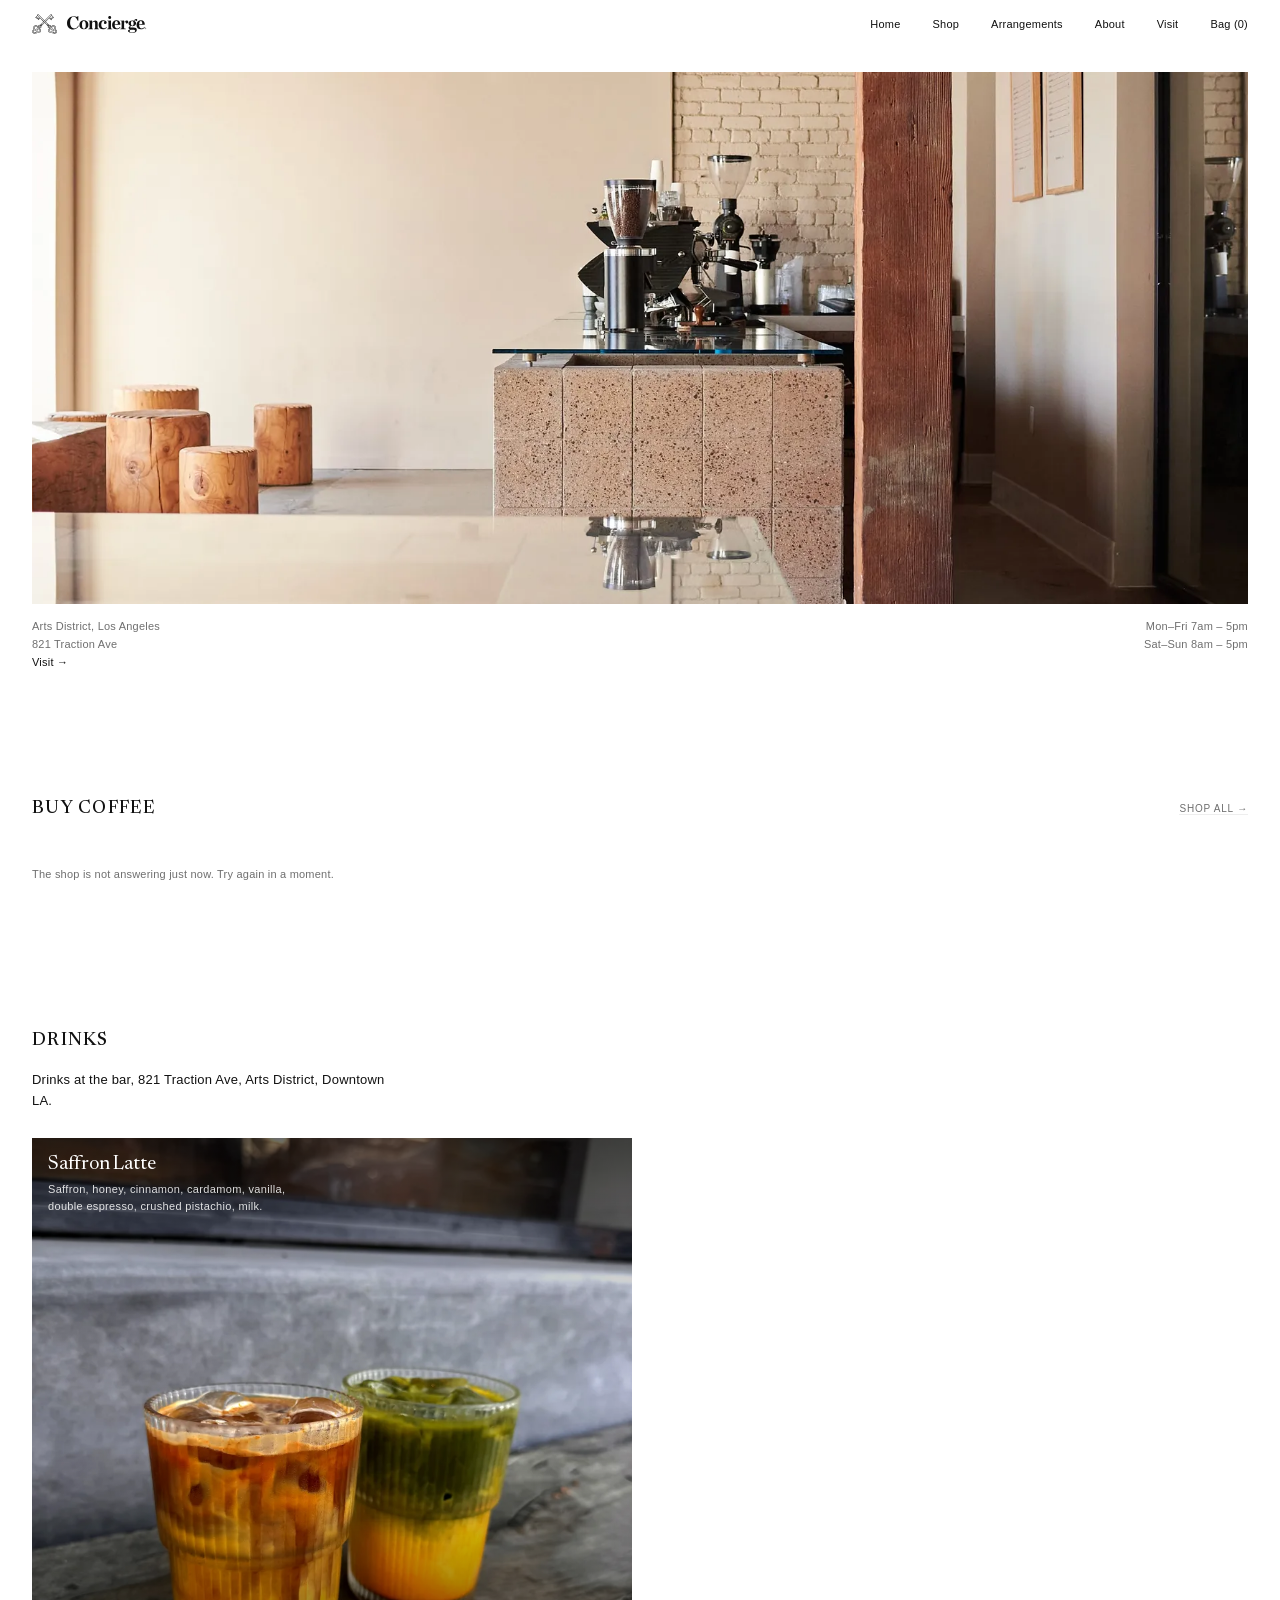
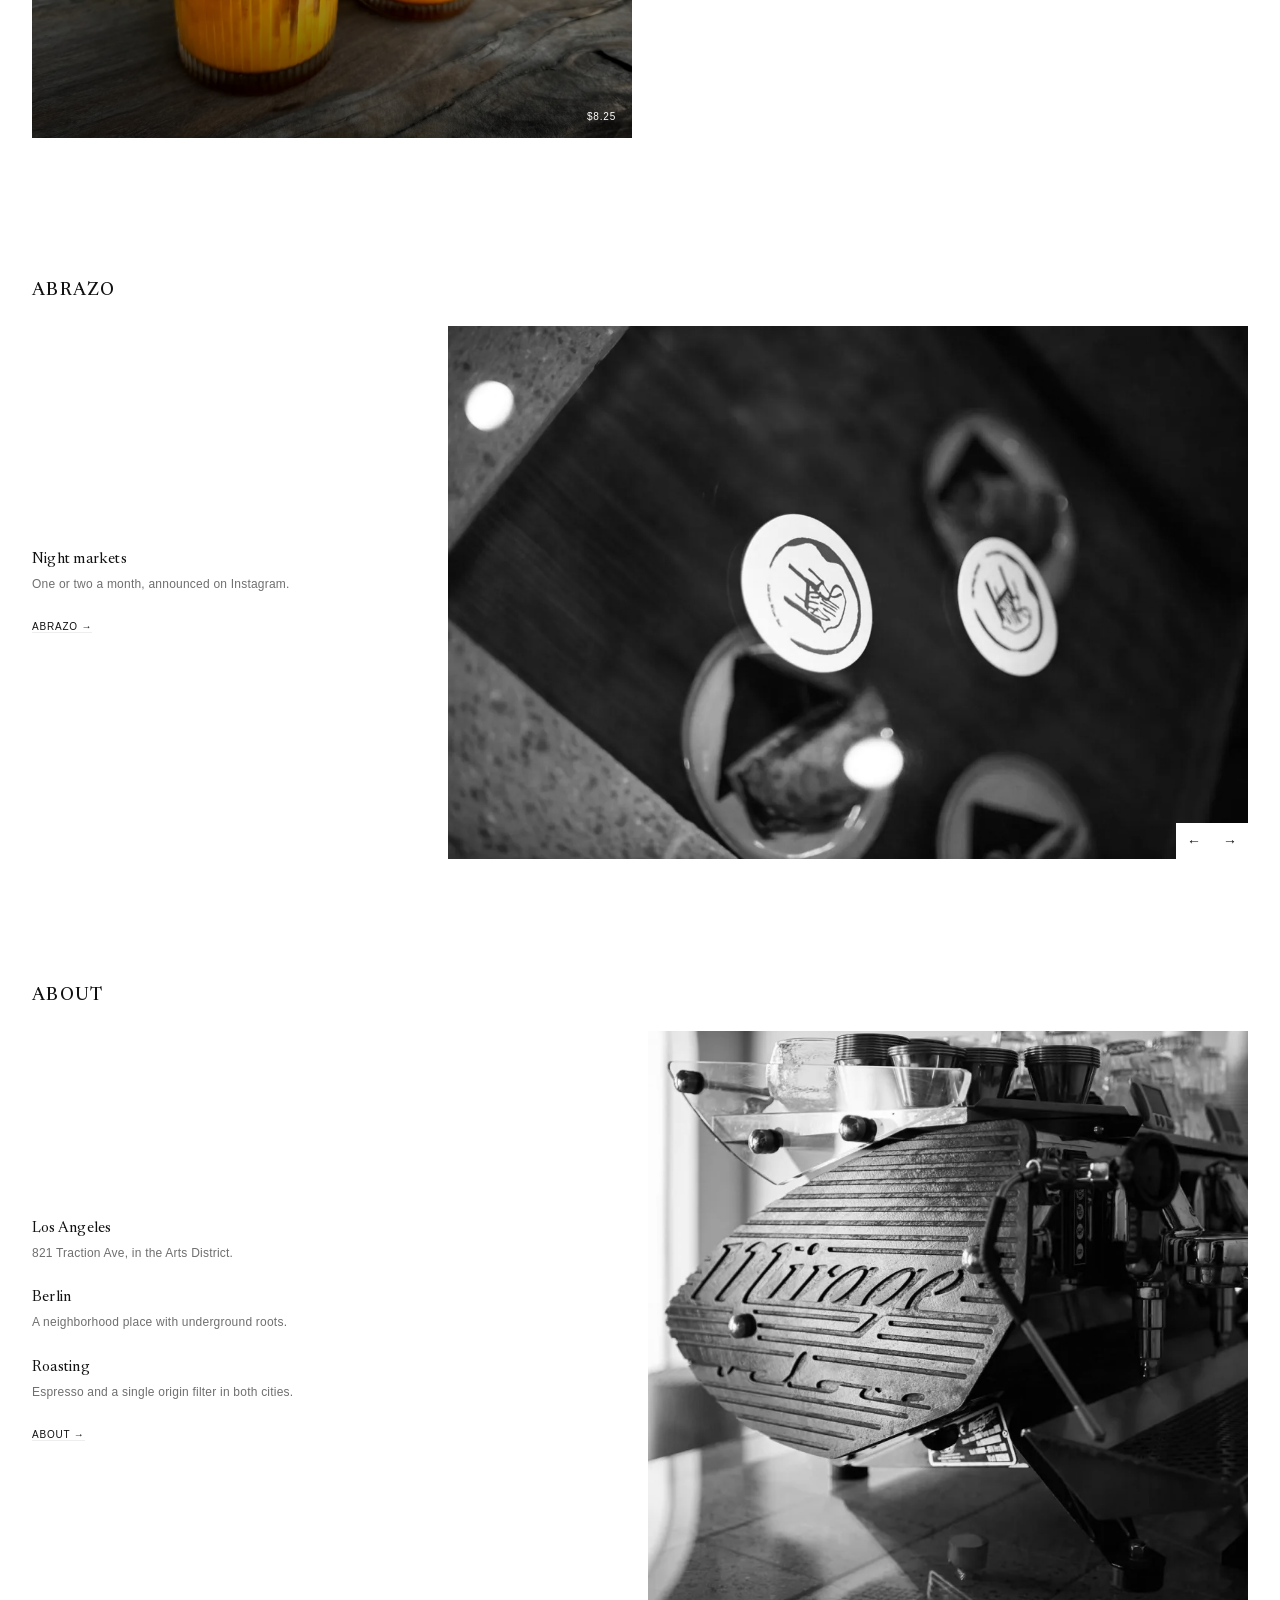
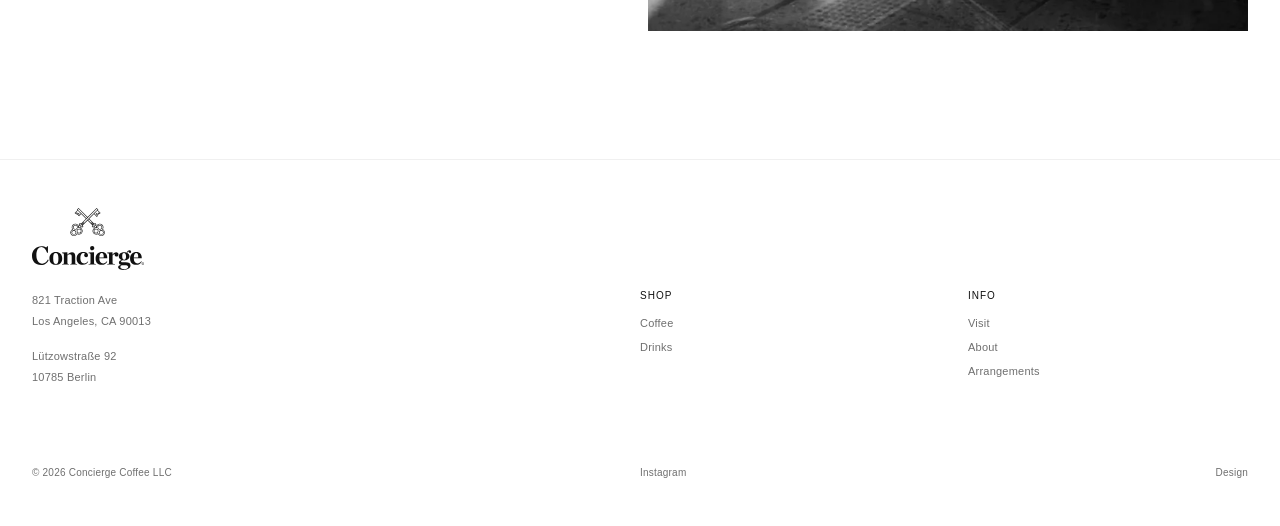
==== index.html @ e3187b1b "Arrangements: photographs beside the text; wholesale upright, two of them; the Mirage on the homepag" ====
<!DOCTYPE html>
<html lang="en">
<head>
<meta charset="UTF-8">
<meta name="viewport" content="width=device-width, initial-scale=1.0">
<title>Concierge Coffee</title>
<link rel="icon" href="images/favicon.svg" type="image/svg+xml">
<link rel="preload" href="fonts/newsreader-var.woff2" as="font" type="font/woff2" crossorigin>
<meta name="description" content="Straight-forward specialty coffee, roasted in Los Angeles and Berlin. Buy coffee, order drinks for pick-up at 821 Traction Ave in the Arts District.">
<!-- Absolute URLs below point at the preview domain; swap to the real domain at cutover. -->
<link rel="canonical" href="https://concierge-coffee.accordingtoplan.co/">
<meta property="og:site_name" content="Concierge Coffee">
<meta property="og:title" content="Concierge Coffee">
<meta property="og:description" content="Straight-forward specialty coffee, roasted in Los Angeles and Berlin. Buy coffee, order drinks for pick-up at 821 Traction Ave in the Arts District.">
<meta property="og:url" content="https://concierge-coffee.accordingtoplan.co/">
<meta property="og:type" content="website">
<meta property="og:image" content="https://concierge-coffee.accordingtoplan.co/images/og.jpg">
<meta property="og:image:width" content="1200">
<meta property="og:image:height" content="630">
<meta name="twitter:card" content="summary_large_image">
<link rel="stylesheet" href="styles.css">
</head>
<body>

<!-- LOGO DEFS — original Concierge artwork (crossed keys + wordmark), vectorized from CC_logokeysSMXL.pdf -->
<svg width="0" height="0" style="position:absolute" aria-hidden="true" focusable="false">
<symbol id="cc-keys" viewBox="0 0 151.07 120.06" fill="currentColor" fill-rule="nonzero">
<path d="M 22.05 110.28 C 20.61 111.71 18.7 112.5 16.67 112.5 C 14.64 112.5 12.73 111.71 11.3 110.28 C 8.33 107.31 8.33 102.49 11.3 99.53 C 12.73 98.09 14.64 97.3 16.67 97.3 C 18.7 97.3 20.61 98.09 22.05 99.53 C 25.01 102.49 25.01 107.31 22.05 110.28 M 16.67 94.79 C 14.08 94.79 11.49 95.77 9.51 97.74 C 5.57 101.69 5.57 108.11 9.51 112.06 C 11.49 114.03 14.08 115.02 16.67 115.02 C 19.27 115.02 21.86 114.04 23.83 112.06 C 27.78 108.11 27.78 101.69 23.83 97.74 C 21.86 95.77 19.27 94.79 16.67 94.79 "/>
<path d="M 39.04 91.04 C 41.07 91.04 42.98 91.83 44.41 93.27 C 47.38 96.23 47.38 101.05 44.42 104.01 C 42.98 105.45 41.07 106.23 39.04 106.23 C 37.01 106.23 35.1 105.45 33.67 104.01 C 32.23 102.58 31.45 100.67 31.45 98.64 C 31.45 96.61 32.23 94.7 33.67 93.26 C 35.1 91.83 37.01 91.04 39.04 91.04 M 31.88 105.8 C 33.86 107.77 36.45 108.76 39.04 108.76 C 41.63 108.76 44.23 107.77 46.2 105.8 C 50.14 101.85 50.14 95.43 46.2 91.48 C 44.23 89.51 41.63 88.52 39.04 88.52 C 36.45 88.52 33.86 89.51 31.88 91.48 C 27.94 95.43 27.93 101.85 31.88 105.8 "/>
<path d="M 22.93 90.13 C 20.9 90.13 18.99 89.34 17.56 87.91 C 14.6 84.94 14.6 80.12 17.56 77.16 C 18.99 75.72 20.9 74.93 22.93 74.93 C 24.96 74.93 26.88 75.73 28.31 77.16 C 31.27 80.12 31.27 84.94 28.31 87.91 C 26.88 89.34 24.97 90.13 22.93 90.13 M 30.09 75.38 C 28.12 73.4 25.53 72.41 22.93 72.41 C 20.34 72.41 17.75 73.4 15.78 75.38 C 11.83 79.32 11.83 85.74 15.78 89.69 C 17.75 91.66 20.34 92.65 22.94 92.65 C 25.53 92.65 28.12 91.66 30.09 89.69 C 34.04 85.74 34.04 79.32 30.09 75.38 "/>
<path d="M 143.35 113.86 C 140.98 116.23 137.8 117.54 134.41 117.54 C 130.96 117.54 127.72 116.19 125.28 113.75 C 124.3 112.77 123.5 111.67 122.88 110.46 L 121.61 107.95 L 119.25 109.49 C 117.2 110.84 114.81 111.55 112.35 111.55 C 108.92 111.55 105.68 110.2 103.21 107.73 C 98.2 102.72 98.15 94.61 103.1 89.65 C 105.45 87.31 108.71 85.97 112.05 85.97 C 112.31 85.97 112.56 85.98 112.82 85.99 L 115.66 86.16 L 115.49 83.32 C 115.27 79.7 116.61 76.15 119.15 73.61 C 121.52 71.23 124.7 69.93 128.09 69.93 C 131.54 69.93 134.78 71.27 137.23 73.71 C 141.59 78.08 142.32 84.68 138.99 89.76 L 137.44 92.11 L 139.95 93.39 C 141.16 94 142.27 94.81 143.24 95.78 C 145.67 98.21 147.02 101.43 147.03 104.86 C 147.05 108.27 145.74 111.46 143.35 113.86 M 105.55 79.64 L 104.98 79.07 L 108.57 75.48 L 109.14 76.05 L 110.81 77.72 L 110.81 77.73 L 112.89 79.8 L 112.47 82.97 L 109.3 83.39 L 107.22 81.32 Z M 101.41 79.07 L 101.41 79.08 L 99.62 80.87 L 96.92 78.18 L 98.71 76.38 L 98.72 76.39 L 105.88 69.23 L 105.88 69.22 L 107.67 67.43 L 110.37 70.12 L 108.57 71.92 L 108.57 71.91 Z M 96.04 70.13 L 95.13 69.23 L 98.73 65.64 L 99.63 66.54 Z M 92.45 66.55 L 96.04 62.95 L 96.94 63.86 L 93.35 67.45 Z M 77.32 51.41 L 80.91 47.82 L 94.26 61.17 L 90.67 64.76 Z M 73.75 51.41 L 60.4 64.77 L 56.81 61.17 L 71.94 46.04 L 75.54 42.45 L 77.32 40.66 L 114.44 3.54 L 118.02 7.13 L 97.98 27.18 L 97.99 27.18 L 75.54 49.63 Z M 57.72 67.45 L 54.12 63.86 L 55.03 62.95 L 58.62 66.55 Z M 55.03 70.13 L 51.44 66.54 L 52.34 65.64 L 55.93 69.23 Z M 54.15 78.18 L 51.45 80.87 L 49.66 79.08 L 49.66 79.07 L 42.5 71.91 L 42.5 71.92 L 40.7 70.12 L 43.4 67.43 L 45.2 69.22 L 45.19 69.23 L 52.35 76.39 L 52.35 76.38 Z M 45.52 79.64 L 43.85 81.32 L 41.77 83.39 L 38.6 82.97 L 38.18 79.8 L 40.26 77.73 L 40.26 77.72 L 41.93 76.05 L 42.5 75.48 L 46.09 79.07 Z M 47.96 89.65 C 52.92 94.61 52.87 102.72 47.86 107.73 C 45.39 110.2 42.15 111.55 38.72 111.55 C 36.26 111.55 33.87 110.84 31.82 109.49 L 29.46 107.95 L 28.18 110.46 C 27.57 111.67 26.77 112.77 25.79 113.75 C 23.35 116.19 20.1 117.54 16.65 117.54 C 13.27 117.54 10.09 116.23 7.71 113.86 C 5.33 111.46 4.02 108.27 4.04 104.86 C 4.05 101.43 5.4 98.21 7.83 95.78 C 8.8 94.81 9.91 94 11.11 93.39 L 13.62 92.11 L 12.08 89.76 C 8.75 84.68 9.48 78.08 13.84 73.71 C 16.29 71.27 19.53 69.93 22.98 69.93 C 26.37 69.93 29.54 71.23 31.92 73.61 C 34.46 76.15 35.8 79.7 35.58 83.32 L 35.41 86.16 L 38.25 85.99 C 38.5 85.98 38.76 85.97 39.02 85.97 C 42.36 85.97 45.62 87.31 47.96 89.65 M 49.66 68.32 L 53.25 71.91 L 52.35 72.81 L 48.76 69.22 Z M 53.08 27.18 L 53.09 27.18 L 33.04 7.13 L 36.63 3.54 L 73.75 40.66 L 70.16 44.26 Z M 38.78 32.02 L 37.41 30.65 L 41.75 26.31 L 36.85 21.41 L 31.45 26.8 L 30.24 25.6 L 33.67 22.18 L 29.57 18.07 L 24.82 22.82 L 23.2 21.2 L 33.37 11.04 L 46.57 24.23 Z M 127.86 21.2 L 126.25 22.82 L 122.92 19.49 L 118.82 23.59 L 120.82 25.6 L 119.62 26.8 L 114.22 21.41 L 109.32 26.31 L 116.48 33.48 L 115.12 34.84 L 104.5 24.23 L 117.7 11.04 Z M 102.31 69.22 L 98.71 72.81 L 97.82 71.91 L 101.41 68.32 Z M 145.02 94 C 143.86 92.83 142.54 91.87 141.1 91.14 C 145.02 85.16 144.24 77.16 139.01 71.93 C 135.99 68.91 132.04 67.4 128.09 67.4 C 124.2 67.4 120.32 68.88 117.37 71.82 C 115.82 73.38 114.64 75.23 113.9 77.25 L 110.36 73.7 L 113.93 70.12 L 107.67 63.86 L 104.09 67.44 L 82.69 46.04 L 99.77 28.96 L 102.81 25.92 L 115.12 38.22 L 119.86 33.48 L 112.7 26.31 L 114.22 24.79 L 119.62 30.18 L 124.2 25.6 L 122.19 23.59 L 122.92 22.87 L 126.25 26.2 L 131.31 21.13 L 119.46 9.28 L 121.57 7.16 L 114.42 0 L 75.54 38.88 L 36.65 0 L 29.5 7.16 L 31.61 9.28 L 19.76 21.13 L 24.82 26.2 L 29.57 21.45 L 30.29 22.18 L 26.87 25.6 L 31.45 30.18 L 36.85 24.79 L 38.38 26.31 L 34.03 30.65 L 38.78 35.39 L 48.25 25.92 L 68.38 46.04 L 46.98 67.44 L 43.4 63.86 L 37.14 70.12 L 40.71 73.7 L 40.15 74.27 L 37.77 76.65 L 37.17 77.25 C 36.42 75.23 35.25 73.38 33.7 71.82 C 30.75 68.88 26.88 67.4 22.98 67.4 C 19.04 67.4 15.08 68.91 12.06 71.93 C 6.83 77.16 6.05 85.16 9.97 91.14 C 8.53 91.87 7.21 92.83 6.04 94 C 0.05 99.99 0 109.7 5.93 115.64 C 8.88 118.59 12.76 120.06 16.66 120.06 C 20.6 120.06 24.56 118.55 27.58 115.53 C 28.74 114.36 29.7 113.05 30.43 111.6 C 32.96 113.25 35.84 114.07 38.72 114.07 C 42.67 114.07 46.62 112.54 49.64 109.51 C 55.64 103.52 55.69 93.81 49.75 87.87 C 48.2 86.32 46.34 85.16 44.32 84.41 L 47.87 80.86 L 51.45 84.44 L 57.71 78.18 L 54.13 74.6 L 75.54 53.2 L 96.93 74.6 L 93.36 78.18 L 99.62 84.44 L 103.2 80.86 L 103.77 81.43 L 106.75 84.41 C 104.73 85.16 102.87 86.32 101.32 87.87 C 95.38 93.81 95.43 103.52 101.43 109.51 C 104.45 112.54 108.4 114.07 112.35 114.07 C 115.23 114.07 118.11 113.25 120.64 111.6 C 121.37 113.05 122.32 114.36 123.49 115.53 C 126.51 118.55 130.47 120.06 134.41 120.06 C 138.3 120.06 142.19 118.59 145.13 115.64 C 151.07 109.7 151.02 99.99 145.02 94 "/>
<path d="M 139.77 110.28 C 138.34 111.71 136.43 112.5 134.39 112.5 C 132.36 112.5 130.45 111.71 129.02 110.28 C 126.06 107.31 126.06 102.49 129.02 99.53 C 130.45 98.09 132.36 97.3 134.39 97.3 C 136.43 97.3 138.34 98.09 139.77 99.53 C 142.73 102.49 142.73 107.31 139.77 110.28 M 141.55 97.74 C 139.58 95.77 136.99 94.79 134.39 94.79 C 131.8 94.79 129.21 95.77 127.24 97.74 C 123.29 101.69 123.29 108.11 127.24 112.06 C 129.21 114.04 131.8 115.02 134.4 115.02 C 136.99 115.02 139.58 114.03 141.55 112.06 C 145.5 108.11 145.5 101.69 141.55 97.74 "/>
<path d="M 117.4 104.02 C 115.97 105.45 114.06 106.23 112.03 106.23 C 109.99 106.23 108.09 105.45 106.65 104.02 C 103.69 101.05 103.69 96.23 106.65 93.27 C 108.09 91.83 110 91.04 112.03 91.04 C 114.06 91.04 115.97 91.83 117.4 93.26 C 118.84 94.7 119.62 96.61 119.62 98.64 C 119.62 100.67 118.83 102.58 117.4 104.02 M 112.03 88.52 C 109.44 88.52 106.84 89.51 104.87 91.48 C 100.92 95.43 100.92 101.85 104.87 105.8 C 106.84 107.77 109.44 108.76 112.03 108.76 C 114.62 108.76 117.21 107.77 119.18 105.8 C 123.13 101.85 123.13 95.43 119.19 91.48 C 117.21 89.51 114.62 88.52 112.03 88.52 "/>
<path d="M 122.76 77.16 C 124.19 75.73 126.1 74.93 128.13 74.93 C 130.17 74.93 132.08 75.73 133.51 77.16 C 136.47 80.12 136.47 84.94 133.51 87.91 C 132.07 89.34 130.17 90.13 128.13 90.13 C 126.1 90.13 124.19 89.34 122.76 87.91 C 119.8 84.94 119.8 80.12 122.76 77.16 M 135.29 89.69 C 139.24 85.74 139.24 79.32 135.29 75.38 C 133.32 73.4 130.73 72.41 128.13 72.41 C 125.54 72.41 122.95 73.4 120.98 75.38 C 117.03 79.32 117.03 85.74 120.97 89.69 C 122.95 91.66 125.54 92.65 128.13 92.65 C 130.73 92.65 133.32 91.66 135.29 89.69 "/>
</symbol>
<symbol id="cc-word" viewBox="0 0 415.33 88.96" fill="currentColor" fill-rule="nonzero">
<path d="M 0 36.57 C 0 15.34 15.73 0.79 35.49 0.79 C 42.07 0.79 48.37 2.65 52.79 5.11 L 56.43 0.49 L 59.18 0.49 L 59.18 25.36 L 55.94 25.36 C 50.82 11.99 44.34 3.93 34.8 3.93 C 24.38 3.93 16.22 14.35 16.22 34.6 C 16.22 55.54 26.54 65.37 37.65 65.37 C 47.19 65.37 54.07 60.26 58.88 50.23 L 61.84 51.61 C 57.32 61.93 48.66 70.68 33.33 70.68 C 12.29 70.68 0 56.92 0 36.57 "/>
<path d="M 98.01 46.2 C 98.01 32.34 94.86 25.66 87.89 25.66 C 80.9 25.66 78.55 32.34 78.55 46.2 C 78.55 60.07 81.69 66.85 88.77 66.85 C 95.55 66.85 98.01 60.07 98.01 46.2 M 64.59 46.4 C 64.59 31.95 74.02 22.61 88.38 22.61 C 103.03 22.61 112.07 31.56 112.07 46.01 C 112.07 60.55 102.53 69.9 88.38 69.9 C 73.43 69.9 64.59 60.95 64.59 46.4 "/>
<path d="M 111.48 66.55 C 117.08 66.46 118.26 65.57 118.26 63.02 L 118.26 31.55 C 118.26 28.61 117.08 26.84 111.48 26.74 L 111.48 24.28 L 131.14 23.39 L 131.14 32.05 C 135.76 26.84 141.95 23.1 148.34 23.1 C 156.5 23.1 160.34 28.11 160.34 37.36 L 160.34 63.02 C 160.34 65.57 161.42 66.46 167.12 66.55 L 167.12 69.01 L 141.86 69.01 L 141.86 66.55 C 145.79 66.46 147.26 65.57 147.26 63.02 L 147.26 39.12 C 147.26 33.12 145.3 30.18 140.38 30.18 C 136.84 30.18 133.99 32.05 131.34 34.8 L 131.34 63.02 C 131.34 65.57 132.81 66.46 136.64 66.55 L 136.64 69.01 L 111.48 69.01 Z M 111.48 66.55 "/>
<path d="M 165.45 46.99 C 165.45 31.95 175.77 22.61 189.63 22.61 C 202.71 22.61 207.62 29 207.62 33.91 C 207.62 38.24 205.16 41.29 200.84 41.29 C 195.92 41.29 193.47 38.34 193.47 34.7 C 193.47 32.05 195.23 29.69 196.71 28.8 C 195.73 27.13 193.37 25.56 190.02 25.56 C 183.54 25.56 179.31 32.73 179.31 45.61 C 179.31 56.23 183.64 64.68 193.37 64.68 C 198.48 64.68 203.1 61.93 206.64 57.31 L 208.51 58.79 C 204.08 65.57 198.09 69.89 188.55 69.89 C 174.2 69.89 165.45 61.05 165.45 46.99 "/>
<path d="M 215.48 7.96 C 215.48 3.14 218.63 0 223.25 0 C 227.97 0 231.02 2.95 231.02 7.67 C 231.02 12.48 227.97 15.63 223.25 15.63 C 218.63 15.63 215.48 12.78 215.48 7.96 M 209.88 66.55 C 215.48 66.46 216.96 65.57 216.96 63.02 L 216.96 31.56 C 216.96 28.61 215.48 26.84 209.88 26.74 L 209.88 24.28 L 230.04 23.39 L 230.04 63.02 C 230.04 65.57 231.12 66.46 236.82 66.55 L 236.82 69.01 L 209.88 69.01 Z M 209.88 66.55 "/>
<path d="M 249.7 42.57 L 265.82 42.47 C 266.9 32.64 264.44 25.66 258.34 25.66 C 253.04 25.66 250.18 31.65 249.7 42.57 M 235.83 46.89 C 235.83 31.95 245.66 22.61 259.03 22.61 C 272.89 22.61 279.88 32.54 279.19 45.42 L 249.6 45.42 L 249.6 46.6 C 249.6 57.8 254.41 64.88 263.85 64.88 C 269.36 64.88 273.48 61.93 277.22 56.82 L 279.19 58.29 C 274.86 65.18 268.77 69.89 259.03 69.89 C 244.68 69.89 235.83 61.34 235.83 46.89 "/>
<path d="M 278.89 66.55 C 284.5 66.46 285.68 65.57 285.68 63.02 L 285.68 31.55 C 285.68 28.61 284.5 26.84 278.89 26.74 L 278.89 24.28 L 298.55 23.39 L 298.55 32.14 C 301.9 26.84 306.71 23 312.02 23 C 317.82 23 320.77 26.64 320.77 31.16 C 320.77 35.68 317.92 38.93 313.79 38.93 C 309.37 38.93 306.52 36.08 306.52 32.34 C 306.52 31.46 306.71 30.28 307.01 29.39 C 303.96 29.59 300.91 32.05 298.75 35.09 L 298.75 63.02 C 298.75 65.57 300.42 66.36 307.6 66.55 L 307.6 69.01 L 278.89 69.01 Z M 278.89 66.55 "/>
<path d="M 348.69 38.24 C 348.69 30.47 346.43 25.86 341.12 25.86 C 336.11 25.86 334.53 29.49 334.53 38.24 C 334.53 46.89 336.89 50.62 342 50.62 C 347.02 50.62 348.69 46.89 348.69 38.24 M 356.65 77.07 C 356.65 73.43 354 71.37 343.48 71.37 L 333.16 71.37 C 329.62 72.75 327.65 74.71 327.65 77.86 C 327.65 82.87 332.66 86.12 342.49 86.12 C 350.95 86.12 356.65 82.58 356.65 77.07 M 350.75 24.58 C 353.01 19.76 356.26 15.73 361.47 15.73 C 365.4 15.73 367.57 18.09 367.57 21.13 C 367.57 23.79 365.79 26.05 362.75 26.05 C 360.39 26.05 358.03 24.18 358.03 20.74 C 356.06 21.43 354.2 23.39 353.11 25.56 C 358.03 28.02 361.37 32.14 361.37 38.04 C 361.37 47.58 352.82 53.48 341.61 53.48 C 339.64 53.48 337.68 53.28 335.81 52.98 C 331.98 54.26 330.21 55.54 330.21 57.41 C 330.21 59.38 332.17 60.66 340.04 60.66 L 347.21 60.66 C 359.6 60.66 365.3 64.49 365.3 72.75 C 365.3 81.3 355.67 88.96 339.94 88.96 C 327.75 88.96 319.2 84.84 319.2 79.04 C 319.2 74.81 322.73 71.57 330.5 70.39 L 330.5 70.09 C 324.41 68.12 322.24 64.88 322.24 61.14 C 322.24 57.61 325.49 54.16 331.88 51.9 C 325.88 49.64 321.85 45.22 321.85 38.44 C 321.85 29 330.4 23.1 341.61 23.1 C 344.86 23.1 348 23.59 350.75 24.58 "/>
<path d="M 377.59 42.57 L 393.71 42.47 C 394.79 32.64 392.34 25.66 386.24 25.66 C 380.93 25.66 378.08 31.65 377.59 42.57 M 363.73 46.89 C 363.73 31.95 373.56 22.61 386.93 22.61 C 400.79 22.61 407.77 32.54 407.08 45.42 L 377.49 45.42 L 377.49 46.6 C 377.49 57.8 382.31 64.88 391.75 64.88 C 397.25 64.88 401.38 61.93 405.11 56.82 L 407.08 58.29 C 402.76 65.18 396.66 69.89 386.93 69.89 C 372.57 69.89 363.73 61.34 363.73 46.89 "/>
<path d="M 411.12 69.01 C 409.04 69.01 407.8 67.79 407.8 65.74 C 407.8 63.63 409.07 62.32 411.12 62.32 C 413.2 62.32 414.45 63.54 414.45 65.59 C 414.45 67.7 413.18 69.01 411.12 69.01 M 411.12 61.43 C 408.62 61.43 406.92 63.14 406.92 65.74 C 406.92 68.35 408.62 69.89 411.12 69.89 C 413.68 69.89 415.33 68.19 415.33 65.59 C 415.33 63.03 413.68 61.43 411.12 61.43 "/>
<path d="M 412.73 66.84 C 412.69 66.79 412.64 66.77 412.59 66.77 C 412.53 66.75 412.49 66.78 412.45 66.82 C 412.07 67.18 411.65 67.35 411.18 67.35 C 410.18 67.35 409.58 66.5 409.58 65.68 C 409.58 64.73 410.27 63.98 411.15 63.98 C 411.54 63.98 411.82 64.11 411.98 64.23 C 411.92 64.31 411.88 64.41 411.88 64.52 C 411.88 64.83 412.13 65.07 412.45 65.07 C 412.78 65.07 413.04 64.79 413.04 64.43 C 413.04 63.74 412.16 63.13 411.16 63.13 C 409.77 63.13 408.68 64.25 408.68 65.68 C 408.68 67.11 409.75 68.2 411.18 68.2 C 411.88 68.2 412.54 67.93 413.02 67.45 C 413.09 67.38 413.09 67.27 413.03 67.2 Z M 412.73 66.84 "/>
</symbol>
</svg>

<!-- NAV -->
<!-- Shared across the site: layout.js fills this in. -->
<nav></nav>

<!-- HERO -->
<section class="hero">
  <h1 class="sr-only">Concierge Coffee, Los Angeles and Berlin</h1>
  <div class="hero-img" id="hero-slides">
    <img class="slide on" fetchpriority="high" src="images/concierge-coffee-espresso-bar-821-traction-ave.webp" srcset="images/concierge-coffee-espresso-bar-821-traction-ave-800.webp 800w, images/concierge-coffee-espresso-bar-821-traction-ave.webp 1920w" sizes="100vw" alt="Concierge Coffee, the bar at 821 Traction Ave" />
    <img class="slide shift-up" src="images/concierge-coffee-courtyard-arts-district-los-angeles.webp" srcset="images/concierge-coffee-courtyard-arts-district-los-angeles-800.webp 800w, images/concierge-coffee-courtyard-arts-district-los-angeles.webp 1920w" sizes="100vw" alt="The courtyard" loading="lazy" />
    <img class="slide shift-up" src="images/concierge-coffee-front-room-821-traction-ave.webp" srcset="images/concierge-coffee-front-room-821-traction-ave-800.webp 800w, images/concierge-coffee-front-room-821-traction-ave.webp 1920w" sizes="100vw" alt="The front room" loading="lazy" />
  </div>
  <div class="hero-meta">
    <div class="hero-sub">
      <span>Arts District, Los Angeles</span>
      <a href="https://maps.app.goo.gl/CeXuHqDg2wRRmApQ6" target="_blank" rel="noopener noreferrer">821 Traction Ave</a>
      <a href="visit.html">Visit →</a>
    </div>
    <div class="hero-hours">
      <span>Mon–Fri 7am – 5pm</span>
      <span>Sat–Sun 8am – 5pm</span>
    </div>
  </div>
</section>

<!-- SHOP -->
<section class="shop" id="shop">
  <div class="shop-head">
    <h2 class="shop-title">Buy Coffee</h2>
    <a class="head-link" href="shop.html">Shop all &rarr;</a>
  </div>
  <div class="grid" id="product-grid">
    <!-- skeleton cards -->
    <div class="card"><div class="card-img skeleton"></div></div>
    <div class="card"><div class="card-img skeleton"></div></div>
    <div class="card"><div class="card-img skeleton"></div></div>
    <div class="card"><div class="card-img skeleton"></div></div>
  </div>
</section>

<!-- The quick add panel and the bag are injected by shopify.js, so every page
     that sells carries the same two. -->

<!-- MENU -->
<section class="shop" id="menu">
  <div class="menu-head">
    <h2 class="shop-title">Drinks</h2>
  </div>
  <!-- Rewritten by renderDrinks() while pick-up ordering lives in Square
       Online; this text is the wording for when the site sells drinks again. -->
  <p class="menu-pickup" id="menu-pickup">Order online, pick up at the bar. 821 Traction Ave, Arts District, Downtown LA.</p>
  <!-- The two iced leads. Rendered from Shopify like the shop cards, so name,
       price and button all come from the store; the markup here is only the
       slot. Two columns, in place of the old Specialty of the Month band. -->
  <div class="menu-lead" id="menu-lead"></div>
  <!-- Two rows of four, rendered from Shopify like the leads above: the
       signatures and milk drinks first, the ice cream and tea row after.
       Empty in menu mode. -->
  <div class="menu-grid" id="menu-grid"></div>

</section>

<!-- ABRAZO -->
<section class="shop" id="abrazo">
  <div class="shop-head">
    <h2 class="shop-title">Abrazo</h2>
  </div>
  <div class="story-split story-split--wide">
    <div class="story-facts">
      <div class="story-fact">
        <h3 class="story-fact-h">Night markets</h3>
        <p>One or two a month, announced on Instagram.</p>
      </div>
      <a class="story-more" href="arrangements.html#abrazo">Abrazo &rarr;</a>
    </div>
    <div class="abrazo-slides abrazo-slides--bw" id="abrazo-slides">
      <div class="slide on"><img src="images/concierge-coffee-abrazo-coasters.webp" srcset="images/concierge-coffee-abrazo-coasters-800.webp 800w, images/concierge-coffee-abrazo-coasters.webp 1280w" sizes="(max-width: 768px) 100vw, 66vw" alt="Abrazo coasters on the bar" /></div>
      <div class="slide"><img src="images/concierge-coffee-abrazo-evening-room.webp" srcset="images/concierge-coffee-abrazo-evening-room-800.webp 800w, images/concierge-coffee-abrazo-evening-room.webp 1280w" sizes="(max-width: 768px) 100vw, 66vw" alt="The room on an Abrazo night" loading="lazy" /></div>
      <div class="slide"><img src="images/concierge-coffee-abrazo-wine-on-ice.webp" srcset="images/concierge-coffee-abrazo-wine-on-ice-800.webp 800w, images/concierge-coffee-abrazo-wine-on-ice.webp 1280w" sizes="(max-width: 768px) 100vw, 66vw" alt="Wine on ice for an Abrazo night" loading="lazy" /></div>
      <div class="abrazo-arrows">
        <button type="button" aria-label="Previous photograph" onclick="abrazoStep(-1)">&larr;</button>
        <button type="button" aria-label="Next photograph" onclick="abrazoStep(1)">&rarr;</button>
      </div>
    </div>
  </div>
</section>

<!-- STORY -->
<section class="shop" id="story">
  <div class="shop-head">
    <h2 class="shop-title">About</h2>
  </div>
  <div class="story-split">
    <div class="story-facts">
      <div class="story-fact">
        <h3 class="story-fact-h">Los Angeles</h3>
        <p>821 Traction Ave, in the Arts District.</p>
      </div>
      <div class="story-fact">
        <h3 class="story-fact-h">Berlin</h3>
        <p>A neighborhood place with underground roots.</p>
      </div>
      <div class="story-fact">
        <h3 class="story-fact-h">Roasting</h3>
        <p>Espresso and a single origin filter in both cities.</p>
      </div>
      <a class="story-more" href="about.html">About &rarr;</a>
    </div>
    <div class="story-img">
      <img src="images/concierge-coffee-mirage-espresso-machine.webp" srcset="images/concierge-coffee-mirage-espresso-machine-800.webp 800w, images/concierge-coffee-mirage-espresso-machine.webp 1080w" sizes="(max-width: 768px) 100vw, 33vw" alt="The Mirage espresso machine on the terrazzo bar at 821 Traction Ave" loading="lazy" />
    </div>
  </div>
</section>

<!-- FOOTER -->
<!-- Shared across the site: layout.js fills this in. -->
<footer></footer>
<script type="module" src="layout.js"></script>

<script>

  // Hero slideshow. Five seconds a frame, paused when the tab is in the
  // background, and left alone entirely for anyone who has asked the system
  // to reduce motion.
  (function () {
    const slides = [...document.querySelectorAll('#hero-slides .slide')];
    if (slides.length < 2) return;
    if (matchMedia('(prefers-reduced-motion: reduce)').matches) return;

    let i = 0, timer = null;
    const step = () => {
      slides[i].classList.remove('on');
      i = (i + 1) % slides.length;
      slides[i].classList.add('on');
    };
    const start = () => { if (!timer) timer = setInterval(step, 5000); };
    const stop = () => { clearInterval(timer); timer = null; };

    document.addEventListener('visibilitychange', () => document.hidden ? stop() : start());
    start();
  })();

  // Abrazo slideshow. Same five-second crossfade as the hero, plus arrows.
  // A click moves the frame and restarts the clock, so the automatic step
  // never lands right after a manual one. Reduced motion keeps the arrows
  // and drops only the automatic advance.
  let abrazoStep = () => {};  // the arrows exist before the slider decides it has enough slides
  (function () {
    const slides = [...document.querySelectorAll('#abrazo-slides .slide')];
    if (slides.length < 2) return;
    const reduced = matchMedia('(prefers-reduced-motion: reduce)').matches;

    let i = 0, timer = null;
    const go = (d) => {
      slides[i].classList.remove('on');
      i = (i + d + slides.length) % slides.length;
      slides[i].classList.add('on');
    };
    const start = () => { if (!timer && !reduced) timer = setInterval(() => go(1), 5000); };
    const stop = () => { clearInterval(timer); timer = null; };

    abrazoStep = (d) => { stop(); go(d); start(); };

    document.addEventListener('visibilitychange', () => document.hidden ? stop() : start());
    start();
  })();

  // Nav sheet. Plain script rather than part of the Shopify module, so the
  // Visit page can use the same markup without carrying the storefront code.
  function toggleNav(force) {
    const nav = document.querySelector('nav');
    const open = force === undefined ? !nav.classList.contains('open') : force;
    nav.classList.toggle('open', open);
    document.getElementById('nav-toggle').setAttribute('aria-expanded', open);
    document.body.style.overflow = open ? 'hidden' : '';
  }

  document.addEventListener('keydown', e => { if (e.key === 'Escape') toggleNav(false); });

  // Leaving the breakpoint with the sheet open would strand the scroll lock.
  matchMedia('(min-width: 769px)').addEventListener('change', e => { if (e.matches) toggleNav(false); });
</script>

<script type="module">
  /* The homepage sells from one grid. Everything that talks to Shopify, the
     bag and the quick add panel live in shopify.js, which the shop page and
     the product pages load as well. */
  import {
    initStore, esc, formatPrice, productName, productSizes,
    getProductImage, getBeanImage, variants,
    productByHandle, inStock, barOpen, barOpensAt, storeOffline,
    productHref, DRINKS_ORDERABLE, hasPhoto, menuStub, srcsetAttr,
  } from './shopify.js';
  import { ORDER_URL } from './layout.js';

  /* The drinks, leads and grid alike, rendered from Shopify in the shop
     card language. The handle lists are the only layout decision the page
     keeps: which drinks lead, and the row order below. Everything else,
     name, ingredients, price, sizes, photograph, comes from the store. */
  const MENU_LEADS = ['filter-iced', 'yuzu-matcha-tonic'];
  const MENU_GRID = [
    'einspanner', 'flat-white', 'latte-iced', 'matcha-latte-iced',
    'affogato', 'cardamom-rose-cream-top', 'matcha-affogato', 'hojicha-latte',
  ];

  /* Menu mode, while pick-up ordering lives in Square Online: the four
     photographed drinks make a row, and that row is the whole section.
     Benjamin's four photographs, 11 Sep 2026; the rest of the menu is on
     the wall at the bar. Name, ingredients and price still come from the
     store. */
  const MENU_PHOTOS = ['einspanner', 'yuzu-matcha-tonic', 'latte-iced', 'saffron-latte'];


  function drinkCardHTML(p) {
    /* A menu prints the price whether or not the glass is for sale here. */
    const vs = variants(p).filter(v => !DRINKS_ORDERABLE || v.availableForSale);
    const price = formatPrice(Math.min(...vs.map(v => Number(v.price.amount))));
    const closed = !barOpen();
    const cta = closed ? `Closed · ${barOpensAt()}`
      : vs.length > 1 ? `Order for Pick-up · from ${price}` : `Order for Pick-up · ${price}`;
    /* The short form for a two-up phone card; same meaning, less width. */
    const ctaTight = closed ? `Closed · ${barOpensAt()}`
      : vs.length > 1 ? `Pick-up · from ${price}` : `Pick-up · ${price}`;
    const sizes = productSizes(p).join(' / ');
    /* The ingredient line is the Shopify description with the pick-up
       sentence taken off; one source for what is in the glass. */
    const ing = String(p.description || '').replace(/\.?\s*Pick-up.*$/i, '');
    /* Menu mode (DRINKS_ORDERABLE false): the same card without anything to
       click. No link over it, no button, no closed state; name, what is in
       the glass, sizes and price. */
    if (!DRINKS_ORDERABLE) return `
      <div class="card drink-card drink-card--menu">
        <div class="card-img">
          <img class="card-base" src="${getProductImage(p)}"${srcsetAttr(p, '50vw')} alt="${esc(p.title)}" loading="lazy" decoding="async" />
          <div class="card-face">
            <div>
              <div class="card-blend">${esc(productName(p))}</div>
              <div class="drink-ing">${esc(ing)}</div>
            </div>
            <div class="card-meta">
              <span>${esc(sizes)}</span>
              <span>${price}</span>
            </div>
          </div>
        </div>
      </div>`;
    return `
      <div class="card drink-card">
        <a class="card-hit" href="${productHref(p)}" aria-label="${esc(productName(p))}"
          onclick="event.preventDefault(); openProduct('${esc(p.handle)}')"></a>
        <div class="card-img">
          <img class="card-base" src="${getProductImage(p)}" alt="${esc(p.title)}" />
          <div class="card-face">
            <div>
              <div class="card-blend">${esc(productName(p))}</div>
              <div class="drink-ing">${esc(ing)}</div>
            </div>
            <div>
              <div class="card-meta">
                <span>${esc(sizes)}</span>
                <span>${price}</span>
              </div>
              <button class="card-cta"${closed ? ' disabled' : ''} aria-label="${esc(cta)}"
                onclick="event.stopPropagation(); openProduct('${esc(p.handle)}')"><span class="cta-full" aria-hidden="true">${esc(cta)}</span><span class="cta-tight" aria-hidden="true">${esc(ctaTight)}</span></button>
            </div>
          </div>
        </div>
      </div>`;
  }

  function renderMenu() {
    const lead = document.getElementById('menu-lead');
    lead.classList.add('menu-lead--photos');
    /* Stock does not matter on a menu. The grid under the row stays empty
       in this mode; it is the shop grid's slot for when the site sells. */
    const photos = MENU_PHOTOS.map(h => productByHandle(h) || menuStub(h)).filter(p => p && hasPhoto(p));
    lead.innerHTML = photos.map(drinkCardHTML).join('');
    document.getElementById('menu-grid').innerHTML = '';
    /* The line under the headline. Ordering lives in Square Online: link
       there once order.conciergecoffee.com exists, and until then say
       where the bar is. The markup keeps the wording for selling again. */
    document.getElementById('menu-pickup').innerHTML = ORDER_URL
      ? `<a href="${esc(ORDER_URL)}" target="_blank" rel="noopener">Order ahead for pick-up</a>. 821 Traction Ave, Arts District, Downtown LA.`
      : 'Drinks at the bar, 821 Traction Ave, Arts District, Downtown LA.';
    document.getElementById('menu').hidden = !photos.length;
  }

  function renderDrinks() {
    if (!DRINKS_ORDERABLE) { renderMenu(); return; }
    const fill = (id, handles) => {
      document.getElementById(id).innerHTML = handles
        .map(productByHandle).filter(p => p && inStock(p))
        .map(drinkCardHTML).join('');
      return document.getElementById(id).innerHTML !== '';
    };
    const anyLead = fill('menu-lead', MENU_LEADS);
    const anyGrid = fill('menu-grid', MENU_GRID);
    /* No drinks -- Shopify down, or everything unstocked. A headline, a
       pick-up promise and a credits line over nothing is worse than no
       section at all. */
    document.getElementById('menu').hidden = !(anyLead || anyGrid);
  }

  function renderProducts(products) {
    const grid = document.getElementById('product-grid');
    if (!products.length) {
      const line = storeOffline()
        ? 'The shop is not answering just now. Try again in a moment.'
        : 'No products found.';
      grid.innerHTML = `<p style="color:#6f6f6f;font-size:11px;grid-column:1/-1;padding:24px 0">${line}</p>`;
      return;
    }

    grid.innerHTML = products.map(p => {
      const price = formatPrice(p.priceRange.minVariantPrice.amount, p.priceRange.minVariantPrice.currencyCode);
      const sizes = productSizes(p);
      const name = productName(p);

      const vs = variants(p);
      const only = vs.length === 1 ? vs[0] : null;
      const sellable = only ? only.availableForSale : vs.some(v => v.availableForSale);
      // One size adds straight to the bag. More than one has to be chosen, so
      // the button opens the quick add panel instead of guessing.
      const cta = !sellable ? 'Sold out'
                : only ? `Buy ${esc(name)} \u2014 ${price}`
                : `Choose size \u2014 from ${price}`;
      // The short form for a two-up phone card. Same meaning, no product name:
      // the name is already set across the top of the same card.
      const ctaTight = !sellable ? 'Sold out'
                     : only ? `Buy \u00b7 ${price}`
                     : 'Choose size';
      const action = only ? `addToCartHandler('${only.id}')` : `openProduct('${p.id}')`;

      return `
        <div class="card shop-card">
          <a class="card-hit" href="${productHref(p)}" aria-label="${esc(name)}"
            onclick="event.preventDefault(); openProduct('${p.id}')"></a>
          <div class="card-img">
            <img class="card-base" src="${getProductImage(p)}"${srcsetAttr(p, '(max-width: 480px) 50vw, (max-width: 768px) 33vw, 25vw')} alt="${esc(p.title)}" decoding="async" />
            <img class="card-alt" src="${getBeanImage(p)}" alt="" aria-hidden="true" loading="lazy" decoding="async" />
            <div class="card-face">
              <div class="card-blend">${esc(name)}</div>
              <div>
                <div class="card-meta">
                  <span>${esc(sizes.join(' / '))}</span>
                  <span>${price}</span>
                </div>
                <button class="card-cta" ${sellable ? '' : 'disabled'} aria-label="${cta}"
                  onclick="event.stopPropagation(); ${sellable ? action : ''}"><span class="cta-full" aria-hidden="true">${cta}</span><span class="cta-tight" aria-hidden="true">${ctaTight}</span></button>
              </div>
            </div>
          </div>
        </div>
      `;
    }).join('');
  }

  initStore({ render: renderProducts }).then(renderDrinks);
</script>
</body>
</html>
---- styles.css ----
/* ── CONCIERGE — SHARED STYLESHEET ──
   One file for all six pages. It was six near-identical copies pasted into
   six heads, and the copies had already started to drift; now a change lands
   everywhere or nowhere. Order: the shared core first (tokens, nav, cards,
   quick add, cart, footer, responsive), then the sections only one page
   uses -- shop, product, and the visit/about/arrangements family. */

  /* Newsreader — self-hosted latin subset, optical size pinned to display.
     Georgia is the fallback: it is the face the wordmark is drawn from. */
  @font-face {
    font-family: 'Newsreader';
    font-style: normal;
    font-weight: 300 600;
    font-display: swap;
    src: url('fonts/newsreader-var.woff2') format('woff2');
  }

  :root {
    --serif: 'Newsreader', Georgia, 'Times New Roman', serif;
    /* Secondary type was #bbb (1.92:1) and #ccc (1.61:1) against white, which
       is below the 4.5:1 floor by a wide margin -- unreadable rather than
       quiet. One tone at 5.03:1 for everything subordinate, so it can be
       tuned in one place. */
    --muted: #6f6f6f;
    /* Section rhythm. The page was running 80px between sections and 2px
       between a section title and its content, which read as one continuous
       block of grids rather than as parts. Two values, so the whole page
       breathes or tightens together. */
    --section-gap: 128px;
    --head-gap: 26px;
    /* Cards sat on a 2px hairline gap, which read as one sheet cut into
       pieces rather than as a set of cards. One token so every grid on the
       site opens up together. */
    --card-gap: 16px;
  }

  * { margin: 0; padding: 0; box-sizing: border-box; }

  /* For headings that structure the page for readers and machines but have
     no visual seat, like the homepage h1. */
  .sr-only {
    position: absolute;
    width: 1px; height: 1px;
    padding: 0; margin: -1px;
    overflow: hidden;
    clip: rect(0 0 0 0);
    white-space: nowrap;
    border: 0;
  }

  body {
    background: #fff;
    color: #111;
    font-family: 'Helvetica Neue', Helvetica, Arial, sans-serif;
    font-weight: 400;
    font-size: 11px;
    letter-spacing: 0.02em;
    -webkit-font-smoothing: antialiased;
  }

  a { color: inherit; text-decoration: none; }

  /* The hidden attribute loses to any author display rule (.qa-field is
     flex), which left the pick-up time field showing on coffee. Script
     hides things with .hidden; this makes that mean it. */
  [hidden] { display: none !important; }

  /* ── NAV ── */
  nav {
    position: sticky;
    top: 0;
    z-index: 100;
    background: #fff;
    display: flex;
    justify-content: space-between;
    align-items: center;
    padding: 0 32px;
    height: 48px;
  }

  /* ── LOGO ── */
  .logo {
    display: flex;
    align-items: center;
    gap: 10px;
    color: #111;
  }

  .logo svg { display: block; fill: currentColor; }
  .logo .lk { width: 25.2px; height: 20px; }
  .logo .lw { width: 79.4px; height: 17px; }

  .nav-r {
    display: flex;
    gap: 32px;
    font-size: 11px;
    color: #111;
  }

  .nav-r a { transition: color 0.15s; cursor: pointer; }
  .nav-r a:hover { color: var(--muted); }

  /* ── COLLAPSED NAV ──
     Below 768 the links leave the bar and become a full-height sheet. One set
     of links, restyled, rather than a second copy: the bag count is written to
     a single element and duplicating it would need two. */
  .nav-toggle {
    display: none;
    width: 30px;
    height: 30px;
    padding: 0;
    border: 0;
    background: none;
    cursor: pointer;
    flex-direction: column;
    justify-content: center;
    align-items: flex-end;
    gap: 5px;
    margin-right: -4px;
  }

  .nav-toggle span {
    display: block;
    width: 20px;
    height: 1px;
    background: #111;
    transition: transform 0.28s ease, opacity 0.2s ease;
  }

  nav.open .nav-toggle span:first-child { transform: translateY(3px) rotate(45deg); }
  nav.open .nav-toggle span:last-child  { transform: translateY(-3px) rotate(-45deg); }

  /* ── HERO ── */
  /* ── PAGE CEILING ──
     The layout had none, so it did not get better on a large display, only
     bigger: at 2560 a product card measures 612x816 and the hero is 1092
     tall. Content stops at 1600 and centres. Written as padding rather than
     max-width so the nav and footer rules still run edge to edge -- capping
     the elements would have cut those short. Below 1664 the max() picks the
     32px gutter and nothing changes. */
  nav, .hero, .shop, footer {
    padding-left: max(32px, calc((100% - 1600px) / 2));
    padding-right: max(32px, calc((100% - 1600px) / 2));
  }

  .hero { padding-top: 24px; padding-bottom: var(--section-gap); }

  .hero-img {
    position: relative;
    width: 100%;
    aspect-ratio: 16/7;
    background: #f2f2f2;
    overflow: hidden;
    margin-bottom: 16px;
  }

  .hero-img img {
    width: 100%;
    height: 100%;
    object-fit: cover;
    object-position: center;
    display: block;
  }

  /* ── HERO SLIDES ──
     Crossfade rather than slide. The frames share no composition, and a
     horizontal move would fight that. */
  .hero-img .slide {
    position: absolute;
    inset: 0;
    opacity: 0;
    transition: opacity 1.1s ease;
  }

  .hero-img .slide.on { opacity: 1; }

  /* The new frames are portrait phone photographs, so their subjects sit low
     in a 16/7 window. Raising the image 50px brings the room into the frame
     and drops the empty wall above it. */
  /* A percentage, not a pixel offset. calc(50% - 50px) needs 100px of vertical
     overflow to stay covered, and below 768 the hero is 3/2 against 3/2
     originals -- zero overflow -- so the shift pushed the frame off the top
     and left a 50px band of background at the foot. A percentage is defined
     against whatever overflow exists, so it cannot expose the box: it moves
     315px of desktop overflow by the same 50px and does nothing at all when
     there is nothing to move. */
  .hero-img img.shift-up,
  .visit-hero-img img.shift-up { object-position: center 66%; }

  @media (prefers-reduced-motion: reduce) {
    .hero-img .slide { transition: none; }
  }

  .hero-meta {
    display: flex;
    justify-content: space-between;
    align-items: flex-end;
  }

  .hero-sub {
    text-align: left;
    display: flex;
    flex-direction: column;
    gap: 6px;
    padding-bottom: 4px;
  }

  .hero-sub span { display: block; font-size: 11px; color: var(--muted); }
  .hero-sub a { font-size: 11px; color: #111; cursor: pointer; }
  .hero-sub a[target] { color: var(--muted); }
  .hero-sub a:hover { color: #111; }

  .hero-hours {
    display: flex;
    flex-direction: column;
    gap: 6px;
    text-align: right;
    align-self: flex-start;
  }

  .hero-hours span { font-size: 11px; color: var(--muted); }

  /* ── SHOP ── */
  .shop { padding-top: 0; padding-bottom: var(--section-gap); }

  .shop-head {
    display: flex;
    justify-content: space-between;
    align-items: center;
    padding-bottom: var(--head-gap);
  }

  /* Section and product headlines share the serif. Newsreader runs small at
     a given px against Helvetica, so each of these goes up two. */
  .shop-title {
    font-family: var(--serif);
    font-size: clamp(16px, 1.4vw, 20px);
    font-weight: 500;
    text-transform: uppercase;
    letter-spacing: 0.07em;
  }

  /* A way out of a section without a second headline: the shop head carries
     the whole catalogue, the About head carries the About page. */
  .head-link {
    font-size: 10px;
    letter-spacing: 0.08em;
    text-transform: uppercase;
    color: var(--muted);
    border-bottom: 1px solid #eee;
    transition: color 0.15s, border-color 0.15s;
  }
  .head-link:hover { color: #111; border-color: #111; }

  .grid {
    display: grid;
    grid-template-columns: repeat(4, 1fr);
    gap: var(--card-gap);
  }

  .card { cursor: pointer; position: relative; }

  /* ── KEYBOARD ──
     The homepage cards were divs with onclick: nothing a keyboard or a
     screen reader could reach. Each card now carries a real link stretched
     over it -- same click, same look, and a product page underneath it if
     script is gone. The buy button reveals on focus exactly as it does on
     hover, so tabbing shows the same card a mouse sees. */
  .card-hit { position: absolute; inset: 0; z-index: 1; }
  .card-hit:focus-visible { outline: 2px solid #111; outline-offset: 2px; }
  .card-face { z-index: 2; }
  .shop-card:focus-within .card-cta,
  .drink-card:focus-within .card-cta { opacity: 1; transform: none; pointer-events: auto; }

  .card-img {
    width: 100%;
    aspect-ratio: 3/4;
    background: #f7f7f7;
    overflow: hidden;
    position: relative;
  }

  .card-img img {
    width: 100%;
    height: 100%;
    object-fit: cover;
    object-position: center;
    display: block;
    transition: transform 0.5s ease, opacity 0.4s ease, filter 0.5s ease;
  }

  .card:hover .card-img img { transform: scale(1.1); }

  /* ── SHOP CARD ──
     The blend is named at the top of the packshot, the size and price sit at
     the foot. Hover crossfades to the roasted bean and raises a buy button.
     Scrims at both ends because the packshots are pale at the top and the
     bean shots are dark: white has to hold on either. */
  .shop-card .card-alt {
    position: absolute;
    inset: 0;
    opacity: 0;
  }

  /* The hover: packshot out, beans in. */
  .shop-card:hover .card-base { opacity: 0; }
  .shop-card:hover .card-alt { opacity: 1; }

  .card-face {
    position: absolute;
    inset: 0;
    display: flex;
    flex-direction: column;
    justify-content: space-between;
    padding: 16px;
    color: #fff;
    background: linear-gradient(to bottom,
      rgba(0,0,0,0.58) 0%, rgba(0,0,0,0.22) 20%, rgba(0,0,0,0) 42%,
      rgba(0,0,0,0) 52%, rgba(0,0,0,0.34) 76%, rgba(0,0,0,0.72) 100%);
    pointer-events: none;
  }

  .card-blend {
    font-family: var(--serif);
    font-size: clamp(17px, 1.5vw, 22px);
    font-weight: 400;
    letter-spacing: -0.01em;
    line-height: 1.1;
  }

  .card-meta {
    display: flex;
    justify-content: space-between;
    align-items: baseline;
    gap: 12px;
    font-size: 10px;
    letter-spacing: 0.08em;
    text-transform: uppercase;
    transition: opacity 0.3s ease;
  }

  /* Two labels, one button. At two-up phone width a card is about 170px wide
     and the full label measures 334px, so the short form is swapped in by
     media query rather than by a resize listener. aria-label carries the full
     sentence either way, and both spans are hidden from the accessibility
     tree so the button is never announced twice. */
  .cta-tight { display: none; }

  .card-cta {
    margin-top: 10px;
    width: 100%;
    padding: 11px 12px;
    border: 0;
    background: #fff;
    color: #111;
    font-family: inherit;
    font-size: 11px;
    letter-spacing: 0.04em;
    cursor: pointer;
    opacity: 0;
    transform: translateY(6px);
    transition: opacity 0.3s ease, transform 0.3s ease, background 0.15s;
    pointer-events: none;
  }

  .shop-card:hover .card-cta { opacity: 1; transform: translateY(0); pointer-events: auto; }

  .card-cta:hover { background: #f0f0f0; }
  .card-cta:disabled { background: rgba(255,255,255,0.35); color: rgba(255,255,255,0.8); cursor: default; }

  /* ── QUICK ADD ──
     One picture, the size, the count, one dark button. It replaces a half
     page product sheet that opened over the grid and still could not carry a
     tasting note: this is the buy step, and everything else about the coffee
     is a click away on its own page.

     The markup is injected by shopify.js rather than written into each page,
     so the panel on the shop cannot drift from the panel on the homepage. */
  .pdp-overlay {
    display: none;
    position: fixed;
    inset: 0;
    background: rgba(0,0,0,0.4);
    z-index: 300;
    overflow-y: auto;
    padding: 32px 16px;
  }

  .pdp-overlay.open { display: flex; align-items: flex-start; justify-content: center; }

  .qa-modal {
    background: #fff;
    width: 100%;
    max-width: 420px;
    margin: auto;
    position: relative;
  }

  .qa-x {
    position: absolute;
    top: 8px; right: 8px;
    z-index: 2;
    width: 34px; height: 34px;
    border: 0;
    background: rgba(255,255,255,0.86);
    font-size: 17px;
    line-height: 1;
    color: #111;
    cursor: pointer;
  }
  .qa-x:hover { background: #fff; }

  .qa-panel { padding: 20px 20px 24px; display: flex; flex-direction: column; gap: 14px; }

  .qa-top {
    display: flex;
    justify-content: space-between;
    align-items: center;
    gap: 12px;
    font-size: 10px;
    letter-spacing: 0.08em;
    text-transform: uppercase;
  }

  .qa-back {
    border: 0; background: none; padding: 0;
    font-family: inherit; font-size: 10px;
    letter-spacing: 0.08em; text-transform: uppercase;
    color: var(--muted); cursor: pointer;
  }
  .qa-back:hover { color: #111; }

  .qa-details { color: #111; border-bottom: 1px solid #ddd; padding-bottom: 2px; margin-right: 30px; transition: border-color 0.15s; }
  .qa-details:hover { border-color: #111; }

  .qa-name { font-family: var(--serif); font-size: 26px; font-weight: 400; line-height: 1.1; letter-spacing: -0.01em; }
  .qa-price { font-size: 11px; color: var(--muted); margin-top: -8px; }

  .qa-field { display: flex; flex-direction: column; gap: 7px; }

  .qa-lbl { font-size: 10px; color: var(--muted); text-transform: uppercase; letter-spacing: 0.08em; }

  /* Native selects, restyled rather than rebuilt: a listbox written in
     JavaScript is a keyboard and screen reader problem for no gain, and on a
     phone the system picker is better than anything drawn here. */
  .qa-sel {
    appearance: none;
    -webkit-appearance: none;
    width: 100%;
    padding: 13px 34px 13px 12px;
    border: 1px solid #e4e4e4;
    border-radius: 0;
    background: #fff url("data:image/svg+xml,%3Csvg xmlns='http://www.w3.org/2000/svg' width='9' height='6'%3E%3Cpath d='M1 1l3.5 3.5L8 1' fill='none' stroke='%23111'/%3E%3C/svg%3E") no-repeat right 13px center;
    font-family: inherit;
    font-size: 11px;
    letter-spacing: 0.02em;
    color: #111;
    cursor: pointer;
  }
  .qa-sel:focus { outline: none; border-color: #111; }
  .qa-sel:disabled { color: var(--muted); background-image: none; cursor: default; }

  /* ── CART DRAWER ── */
  .cart-overlay {
    display: none;
    position: fixed;
    inset: 0;
    background: rgba(0,0,0,0.15);
    z-index: 200;
  }

  .cart-overlay.open { display: block; }

  .cart-drawer {
    position: fixed;
    top: 0;
    right: -400px;
    width: 360px;
    height: 100vh;
    height: 100dvh;
    background: #fff;
    z-index: 201;
    display: flex;
    flex-direction: column;
    transition: right 0.3s ease;
    padding: 32px 24px;
  }

  .cart-drawer.open { right: 0; }

  .cart-drawer-head {
    display: flex;
    justify-content: space-between;
    align-items: center;
    margin-bottom: 32px;
  }

  .cart-drawer-title {
    font-size: 11px;
    font-weight: 500;
    text-transform: uppercase;
    letter-spacing: 0.08em;
  }

  .cart-close {
    font-size: 18px;
    cursor: pointer;
    color: var(--muted);
    background: none;
    border: none;
    line-height: 1;
  }

  .cart-close:hover { color: #111; }

  .cart-items { flex: 1; overflow-y: auto; display: flex; flex-direction: column; gap: 20px; }

  .cart-empty { color: var(--muted); font-size: 11px; padding-top: 8px; }

  .ci {
    display: grid;
    grid-template-columns: 56px 1fr auto;
    gap: 14px;
    align-items: start;
  }

  .ci-img { aspect-ratio: 1; background: #f2f2f2; overflow: hidden; }
  .ci-img img { width: 100%; height: 100%; object-fit: cover; display: block; }
  .ci-name { font-family: var(--serif); font-size: 12px; }
  .ci-sub { font-size: 10px; color: var(--muted); margin-top: 4px; }
  .ci-remove {
    margin-top: 6px; padding: 0; border: 0; background: none;
    font: inherit; font-size: 10px; letter-spacing: 0.04em; color: var(--muted);
    border-bottom: 1px solid #eee; cursor: pointer; transition: color 0.15s, border-color 0.15s;
  }
  .ci-remove:hover { color: #111; border-color: #111; }
  .ci-price { font-size: 11px; }

  .cart-footer { border-top: 1px solid #f0f0f0; padding-top: 24px; margin-top: 24px; display: flex; flex-direction: column; gap: 16px; }

  .cart-total {
    display: flex;
    justify-content: space-between;
    font-size: 11px;
  }

  .cart-total-lbl { color: var(--muted); }

  .atc {
    background: #111;
    color: #fff;
    border: none;
    padding: 14px 16px;
    font-family: 'Helvetica Neue', Helvetica, Arial, sans-serif;
    font-size: 11px;
    letter-spacing: 0.05em;
    cursor: pointer;
    width: 100%;
    transition: opacity 0.15s;
    text-align: center;
  }

  .atc:hover { opacity: 0.75; }
  .atc:disabled { opacity: 0.4; cursor: default; }

  /* ── FOOTER ── */
  footer {
    padding-top: 48px;
    padding-bottom: 48px;
    display: grid;
    grid-template-columns: 2fr 1fr 1fr;
    gap: 48px;
    border-top: 1px solid #f0f0f0;
  }

  .ft-logo {
    display: inline-flex;
    flex-direction: column;
    align-items: center;
    gap: 10px;
    color: #111;
    margin-bottom: 20px;
  }

  .ft-logo svg { display: block; fill: currentColor; }
  .ft-logo .lk { width: 35.2px; height: 28px; }
  .ft-logo .lw { width: 112px; height: 24px; }

  /* Footer type was #bbb on white, which measures 1.92:1 — the quiet was
     coming from illegibility rather than from restraint. Headings take the
     black and the links take a mid grey at 5.03:1, so the hierarchy is
     carried by weight and case instead of by fading everything out. */
  .ft-addr { font-size: 11px; line-height: 1.9; color: var(--muted); }
  .ft-addr a { color: inherit; transition: color 0.15s; }
  .ft-addr a:hover { color: #111; }
  .ft-city { display: block; margin-top: 14px; }

  /* The logo stands alone in the top row; the Shop and Info columns start
     level with the first address line beside it. 62px of logo plus its
     20px margin. */
  .ft-col { padding-top: 82px; }

  .ft-h {
    font-size: 10px;
    color: #111;
    text-transform: uppercase;
    letter-spacing: 0.1em;
    margin-bottom: 16px;
  }

  .ft-links { list-style: none; display: flex; flex-direction: column; gap: 12px; }

  .ft-links a { font-size: 11px; color: var(--muted); cursor: pointer; transition: color 0.15s; }
  .ft-links a:hover { color: #111; }

  /* The bottom bar shares the footer's own columns, so the Instagram link
     stands exactly under Shop and the credit under Info's edge, right. */
  .ft-copy {
    grid-column: 1 / -1;
    padding-top: 32px;
    display: grid;
    grid-template-columns: 2fr 1fr 1fr;
    gap: 48px;
    font-size: 10px;
    color: var(--muted);
  }
  .ft-copy .ft-credit { justify-self: end; }

  /* ── MENU ── */
  .menu-head {
    display: flex;
    justify-content: space-between;
    align-items: baseline;
    padding-bottom: var(--head-gap);
  }

  /* The pick-up promise is the section's one operational fact, so it reads
     as a line of its own under the headline rather than a footnote, and it
     stays on phones. */
  .menu-pickup {
    margin: -6px 0 var(--head-gap);
    font-size: 13px;
    line-height: 1.6;
    max-width: 52ch;
  }

  /* ── DRINK GRID ──
     Four up, every card the same size, the row ending exactly on the section
     gutter. The rail this replaces cut its last card at the edge as a scroll
     affordance; read as a broken grid instead, which is a fair verdict when
     every other block on the page ends flush. */
  .menu-grid {
    display: grid;
    grid-template-columns: repeat(4, 1fr);
    gap: var(--card-gap);
  }

  /* Drink cards, leads and grid alike. The shop card language: name on the
     picture, ingredients under it, price at the foot, the order button
     rising on hover. No bean layer to crossfade to, so the photograph holds
     through the hover and only the button rises. */
  .menu-lead {
    display: grid;
    grid-template-columns: repeat(2, 1fr);
    gap: var(--card-gap);
    margin-bottom: var(--card-gap);
  }
  /* Square, unlike the 3/4 cards everywhere else: two columns wide, the
     portrait crop would tower. */
  .menu-lead .card-img { aspect-ratio: 1/1; }
  /* On a phone the two leads stack full width; they lead. */
  @media (max-width: 480px) {
    .menu-lead { grid-template-columns: 1fr; }
  }
  .drink-card:hover .card-cta { opacity: 1; transform: translateY(0); pointer-events: auto; }
  /* ── MENU MODE ──
     Pick-up ordering lives in Square Online (11 Sep 2026), so the drinks
     read as a menu: the four photographed drinks make a row, as many
     photographs make a two-column grid at every width (Frederik, 11 Sep),
     square like the old two-up leads, and that grid is the section.
     Doubled selector on purpose: .menu-lead has its own phone breakpoint
     later in the file. */
  .drink-card--menu { cursor: default; }
  .menu-pickup a { border-bottom: 1px solid #eee; transition: border-color 0.15s; }
  .menu-pickup a:hover { border-color: #111; }
  .menu-lead.menu-lead--photos { grid-template-columns: repeat(2, 1fr); }
  .drink-ing {
    margin-top: 6px;
    font-size: 11px;
    letter-spacing: 0.03em;
    line-height: 1.6;
    max-width: 44ch;
    opacity: 0.85;
  }
  /* Grid cards carry a smaller ingredient line than the leads. */
  .menu-grid .drink-ing { font-size: 10px; margin-top: 4px; }

  /* The drink hover: a harder push in and the colour drained, so the grid
     reads documentary the moment a card is considered. */
  .drink-card:hover .card-img img { transform: scale(1.22); filter: grayscale(1); }

  /* loading skeleton */
  .skeleton {
    background: linear-gradient(90deg, #f0f0f0 25%, #e8e8e8 50%, #f0f0f0 75%);
    background-size: 200% 100%;
    animation: shimmer 1.2s infinite;
    border-radius: 2px;
  }

  @keyframes shimmer { 0% { background-position: 200% 0; } 100% { background-position: -200% 0; } }

  /* ── STORY ──
     Facts left, one square picture right. The two founder frames that were
     here moved to the About page: on the homepage this block is a summary
     with a way in, not a gallery. */
  .story-split {
    display: grid;
    grid-template-columns: 1fr 1fr;
    gap: var(--card-gap);
    align-items: center;
  }

  /* ── RESPONSIVE ──
     1024 tablet, 768 phone landscape, 480 phone. Gutters step 32 → 24 → 16.
     Below 768 the nav collapses to a sheet, and every grid on the page runs
     two up: shop, merch and drinks alike. Eight products stacked one to a row
     is 3,000px of scrolling and no overview at all; two up you can see the
     range. The card contents are what had to give — the buy label shortens,
     the size and price stack — not the column count. */

  @media (max-width: 1024px) {
    :root { --section-gap: 104px; --head-gap: 22px; --card-gap: 14px; }
    nav, .hero, .shop, footer { padding-left: 24px; padding-right: 24px; }
    .grid { grid-template-columns: repeat(3, 1fr); }
    .menu-grid { grid-template-columns: repeat(3, 1fr); }

    footer { grid-template-columns: 1fr 1fr; gap: 36px; }
  }

  @media (max-width: 768px) {
    :root { --section-gap: 76px; --head-gap: 18px; --card-gap: 10px; }
    nav, .hero, .shop, footer { padding-left: 16px; padding-right: 16px; }
    /* the links leave the bar and become a sheet */
    .nav-toggle { display: flex; }

    .nav-r {
      position: fixed;
      left: 0; right: 0; top: 48px; bottom: 0;
      background: #fff;
      flex-direction: column;
      justify-content: flex-start;
      align-items: stretch;
      gap: 0;
      padding: 4px 16px 40px;
      overflow-y: auto;
      opacity: 0;
      visibility: hidden;
      transform: translateY(-8px);
      transition: opacity 0.25s ease, transform 0.25s ease, visibility 0.25s;
      z-index: 95;
    }

    nav.open .nav-r { opacity: 1; visibility: visible; transform: none; }

    .nav-r a {
      font-family: var(--serif);
      font-size: 22px;
      letter-spacing: -0.01em;
      padding: 18px 0;
      border-bottom: 1px solid #f0f0f0;
    }

    .nav-r a:last-child { border-bottom: 0; }

    .hero { padding-bottom: var(--section-gap); }
    .hero-img { aspect-ratio: 3/2; margin-bottom: 14px; }
    .hero-meta { flex-direction: column; align-items: flex-start; gap: 14px; }
    .hero-sub { text-align: left; padding-bottom: 0; }
    .hero-hours { text-align: left; align-self: flex-start; }
    .shop { padding-bottom: var(--section-gap); }
    .grid { grid-template-columns: repeat(2, 1fr); }
    .menu-grid { grid-template-columns: repeat(2, 1fr); }

    /* stacked, picture first: the section should open with an image like the
       ones above it, and the facts read better under it than over it */
    .story-split { grid-template-columns: 1fr; gap: 18px; }
    .story-img, .story-split .abrazo-slides { order: -1; }
    /* Doubled selector on purpose: the base --wide rule sits later in the
       file, so the mobile override needs the extra weight to win. */
    .story-split.story-split--wide { grid-template-columns: 1fr; }

    .menu-head { padding-bottom: var(--head-gap); }
    .pdp-overlay { padding: 12px; }
    .qa-modal { max-width: 460px; }
    .cart-drawer { width: 100%; right: -100%; padding: 24px 16px; }
    footer { padding-top: 36px; gap: 28px; }
    .ft-copy { flex-direction: column; gap: 8px; padding-top: 24px; }
  }

  @media (max-width: 480px) {
    :root { --section-gap: 64px; --head-gap: 16px; --card-gap: 8px; }
    nav, .hero, .shop, footer { padding-left: 14px; padding-right: 14px; }
    .logo { gap: 7px; }
    .logo .lk { width: 20.1px; height: 16px; }
    .logo .lw { width: 60.7px; height: 13px; }
    .shop-head { padding-bottom: var(--head-gap); }
    .menu-grid { grid-template-columns: repeat(2, 1fr); }

    /* Shop card at two up. The face has to carry a name, a size, a price and
       a button in about 145px of usable width. */
    .card-face { padding: 11px; }
    .card-blend { font-size: 16px; }
    .card-meta { flex-direction: column; align-items: flex-start; gap: 2px; }
    .card-cta { font-size: 11px; padding: 12px 8px; margin-top: 9px; }
    .cta-full { display: none; }
    .cta-tight { display: inline; }

    /* the panel takes the width of the phone, less a hairline of backdrop */
    .pdp-overlay { padding: 10px; }
    .qa-modal { max-width: none; }
    .qa-panel { padding: 16px 16px 20px; gap: 12px; }
    .qa-name { font-size: 23px; }

    /* ── FOOTER ON A PHONE ──
       Three stacked lists of 11px grey ran 728px, most of a screen, with
       nothing to hold the eye and no target a thumb could hit. Same links,
       given a shape: brand band, then Shop across the full width with its
       products two up, then Merch and Info side by side. Hairlines between
       the bands rather than gaps, so it reads as sections rather than drift. */
    footer { grid-template-columns: 1fr 1fr; column-gap: 18px; row-gap: 0; padding-top: 40px; padding-bottom: 40px; }

    .ft-brand { grid-column: 1 / -1; padding-bottom: 26px; border-bottom: 1px solid #f0f0f0; }
    .ft-logo { margin-bottom: 16px; }

    .ft-col--shop { grid-column: 1 / -1; padding: 22px 0; border-bottom: 1px solid #f0f0f0; }
    /* Multicol rather than a two-column grid: it runs down the first column
       and then across, which is how a list is read, and it balances itself as
       the catalogue grows or shrinks. A grid would go across-then-down and
       would need the product count hard-coded. */
    /* Three links stack; the two-column split was for a full product list. */
    .ft-col--shop .ft-links li { break-inside: avoid; }
    .ft-col--info { padding-top: 22px; }

    .ft-h { margin-bottom: 2px; }
    .ft-links { gap: 0; }
    .ft-links a { font-size: 13px; }
    .ft-copy { margin-top: 24px; padding-top: 20px; border-top: 1px solid #f0f0f0; }
  }

  .story-facts { display: flex; flex-direction: column; gap: 26px; }
  .story-fact-h {
    font-family: var(--serif);
    font-size: 15px;
    font-weight: 400; /* the fact heads are h3 now; no browser bold */
    margin-bottom: 6px;
  }
  .story-fact p { font-size: 12px; line-height: 1.85; color: var(--muted); max-width: 42ch; }
  .story-more {
    font-size: 10px;
    letter-spacing: 0.08em;
    text-transform: uppercase;
    border-bottom: 1px solid #eee;
    align-self: flex-start;
    transition: border-color 0.15s;
  }
  .story-more:hover { border-color: #111; }

  /* ── ABRAZO ──
     Same split as the story block, but the picture takes two thirds: a night
     reads as a room, not a thumbnail. One 3/2 frame running a crossfade of
     five photographs, arrows in the corner, same grayscale as every
     photograph on this page. */
  .story-split--wide { grid-template-columns: 1fr 2fr; }
  .abrazo-slides {
    position: relative;
    aspect-ratio: 3/2;
    overflow: hidden;
    background: #f7f7f7;
  }
  .abrazo-slides .slide {
    position: absolute;
    inset: 0;
    opacity: 0;
    transition: opacity 1.1s ease;
  }
  .abrazo-slides .slide.on { opacity: 1; }
  .abrazo-slides .slide img {
    width: 100%; height: 100%; object-fit: cover; display: block;
  }
  /* The homepage strip runs black and white; Arrangements keeps the colour.
     A class on the container, not two copies of the slider. */
  .abrazo-slides--bw .slide img { filter: grayscale(1); }
  .abrazo-arrows { position: absolute; right: 0; bottom: 0; display: flex; z-index: 2; }
  .abrazo-arrows button {
    width: 36px; height: 36px;
    border: 0; padding: 0;
    background: #fff; color: #111;
    font: 14px/1 var(--sans, 'Helvetica Neue', Helvetica, Arial, sans-serif);
    cursor: pointer;
  }
  .abrazo-arrows button:hover { background: #111; color: #fff; }
  @media (prefers-reduced-motion: reduce) {
    .abrazo-slides .slide { transition: none; }
  }

  .story-img { aspect-ratio: 1/1; overflow: hidden; background: #f7f7f7; }
  .story-img img {
    width: 100%; height: 100%; object-fit: cover; display: block;
    /* black and white, as a filter: the colour original stays in the repo */
    filter: grayscale(1);
  }

  /* ── TOUCH ──
     There is no hover on a phone, so anything that only appears on hover would
     never appear at all. The buy button and the photo credits are shown
     outright, and the bean layer is dropped rather than downloaded to sit
     invisible behind the packshot. */
  @media (hover: none) {
    .card-cta { opacity: 1; transform: none; pointer-events: auto; min-height: 44px; }
    .shop-card .card-alt { display: none; }

    /* A footer link was a 24x12 target. A thumb needs 44px, and that is a
       fact about fingers rather than about viewport width, so it hangs off
       the touch query rather than off a breakpoint. */
    .ft-links a { display: flex; align-items: center; min-height: 44px; }
    /* block, not inline-block: inline-block let the phone number ride up onto
       the end of the address line. width:max-content keeps the tap box on the
       text rather than spanning the column. */
    .ft-addr a { display: block; width: max-content; max-width: 100%; padding: 6px 0; }

    /* Text links measured 12 to 17px tall under a thumb. Padding grows the
       tap box to about 44px and the negative margin gives the space back,
       so nothing moves. */
    .hero-sub a, .visit-info a, .head-link, .story-more, .arr-cta a,
    .arr-note a, .detail-val a, .ft-copy a, .pd-crumb a, .menu-pickup a {
      display: inline-block; padding: 15px 0; margin: -15px 0;
    }
    .nav-toggle { width: 44px; height: 44px; margin-right: -11px; }
    .qa-x { width: 44px; height: 44px; top: 4px; right: 4px; }
    .cart-close { padding: 12px; margin: -12px; }
    .abrazo-arrows button { width: 44px; height: 44px; }
    .qa-back, .qa-details { display: inline-block; padding: 12px 0; margin: -12px 0; }
    .ci-remove { display: inline-block; padding: 12px 0; margin: -6px 0 -12px; }
  }

  /* ── SHOP PAGE ──
     The homepage sells a selection from a grid that has to sit between a hero
     and a drink menu. This page has nothing else to do, so the cards get their
     type beneath the picture instead of over it: on a page that is only
     shopping, the name, the price and the button have to be readable at a
     glance, and white type on a scrim is a mood rather than a price tag. */
  .sp-top { padding-top: 44px; padding-bottom: 52px; }
  .sp-title {
    font-family: var(--serif);
    font-size: clamp(40px, 6vw, 86px);
    font-weight: 400;
    line-height: 1;
    letter-spacing: -0.025em;
  }
  .sp-intro { font-size: 12px; line-height: 1.85; color: var(--muted); max-width: 46ch; margin-top: 18px; }

  /* Four up, like the grid on the homepage: five coffees and four merch
     items is a catalogue, and a catalogue wants to be seen at once. The
     sections that hold three cards run three up so neither ends on an orphan. */
  .sp-grid { display: grid; grid-template-columns: repeat(4, 1fr); gap: var(--card-gap); }

  .sp-card { display: flex; flex-direction: column; cursor: default; }
  .sp-hit { display: block; color: inherit; }
  /* 4/5 against sources that are 3/4 and 4/5: a square would cut a
     quarter off a standing bag, and 3/4 towers at this width. */
  .sp-card .card-img { aspect-ratio: 4/5; }

  /* ── ONE HOVER ──
     Every card on this page answers the same way: the picture eases up a
     little, nothing else. The coffee used to crossfade to a bean shot while
     the merch and the proposals did nothing at all, which read as three
     different kinds of card rather than one catalogue. The bean swap stays on
     the homepage, where it is one device on one grid. */
  .sp-card .card-img img { transition: transform 0.7s cubic-bezier(0.22,1,0.36,1); }
  .sp-card:hover .card-img img { transform: scale(1.04); }
  .sp-name { font-family: var(--serif); font-size: 18px; line-height: 1.2; margin-top: 14px; }
  .sp-sub { font-size: 11px; line-height: 1.7; color: var(--muted); margin-top: 6px; max-width: 36ch; }
  .sp-foot {
    display: flex; justify-content: space-between; align-items: baseline; gap: 10px;
    font-size: 10px; letter-spacing: 0.08em; text-transform: uppercase; color: var(--muted);
    margin-top: 12px; padding-top: 11px; border-top: 1px solid #f0f0f0;
  }
  .sp-foot .sp-lead { color: #111; }
  /* Shopify carries a line for two of the five coffees and nothing for the
     rest, so the copy above the rule is ragged by nature. The rule and the
     button are pushed to the foot instead, and a row ends on two straight
     lines rather than on five different ones. */
  .sp-card .sp-foot { margin-top: auto; }
  .sp-add {
    margin-top: 12px; width: 100%; padding: 13px;
    border: 1px solid #111; background: #fff; color: #111;
    font-family: inherit; font-size: 11px; letter-spacing: 0.05em;
    cursor: pointer; transition: background 0.15s, color 0.15s;
  }
  .sp-add:hover { background: #111; color: #fff; }
  .sp-add:disabled { border-color: #ececec; color: var(--muted); background: #fff; cursor: default; }

  .sp-note { font-size: 11px; line-height: 1.8; color: var(--muted); max-width: 46ch; padding-bottom: var(--head-gap); }

  @media (max-width: 1024px) {
    .sp-grid { grid-template-columns: repeat(3, 1fr); }
    .sp-name { font-size: 16px; }
  }

  @media (max-width: 768px) {
    .sp-top { padding-top: 28px; padding-bottom: 36px; }
    .sp-grid { grid-template-columns: repeat(2, 1fr); }
    .sp-sub { display: none; }
    .sp-name { font-size: 15px; margin-top: 10px; }
    .sp-foot { flex-direction: column; gap: 3px; margin-top: 9px; padding-top: 9px; }
  }

  @media (max-width: 480px) {
    .sp-name { font-size: 13px; }
    .sp-add { padding: 12px 8px; }
  }

  /* ── PRODUCT PAGE ──
     Where See Full Details goes. The buy controls are the same two selects and
     the same dark button as the quick add panel, deliberately: the panel is a
     shortcut to this page, so it should not be a different transaction. */
  .pd-wrap { padding-top: 26px; padding-bottom: var(--section-gap); }
  .pd-crumb { font-size: 10px; text-transform: uppercase; letter-spacing: 0.1em; color: var(--muted); margin-bottom: 24px; }
  .pd-crumb a { transition: color 0.15s; }
  .pd-crumb a:hover { color: #111; }

  .pd-split { display: grid; grid-template-columns: 1.1fr 0.9fr; gap: clamp(32px, 5vw, 72px); align-items: start; }
  .pd-main { aspect-ratio: 1/1; background: #f7f7f7; overflow: hidden; }
  .pd-main img { width: 100%; height: 100%; object-fit: cover; display: block; }
  .pd-thumbs { display: grid; grid-template-columns: repeat(4, 1fr); gap: var(--card-gap); margin-top: var(--card-gap); }
  .pd-thumb { aspect-ratio: 1/1; overflow: hidden; background: #f7f7f7; border: 0; padding: 0; cursor: pointer; }
  .pd-thumb img { width: 100%; height: 100%; object-fit: cover; display: block; transition: opacity 0.2s; }
  .pd-thumb:hover img { opacity: 0.78; }

  .pd-detail { display: flex; flex-direction: column; gap: 16px; max-width: 440px; }
  .pd-name { font-family: var(--serif); font-size: clamp(32px, 4vw, 54px); font-weight: 400; line-height: 1.04; letter-spacing: -0.02em; }
  .pd-price { font-size: 12px; }
  .pd-desc { font-size: 12px; line-height: 1.9; color: var(--muted); }
  .pd-sizes { font-size: 10px; letter-spacing: 0.08em; text-transform: uppercase; color: var(--muted); }
  .pd-missing { padding: 60px 0 100px; }
  /* three coffees under the one being read, so the row fills */
  #more-grid { grid-template-columns: repeat(3, 1fr); }
  .pd-missing .pd-name { margin-bottom: 16px; }

  @media (max-width: 768px) {
    .pd-split { grid-template-columns: 1fr; gap: 24px; }
    .pd-detail { max-width: none; }
    .pd-thumbs { grid-template-columns: repeat(4, 1fr); }
  }

  /* ── VISIT / ABOUT / ARRANGEMENTS ──
     The hero with the page name under it, the details grid, the photo grids
     and the arrangement blocks. Shared by the three pages that tell rather
     than sell. */
  .visit-hero { padding: 24px 32px 0; }
  .visit-hero-img { width: 100%; aspect-ratio: 16/7; overflow: hidden; background: #f2f2f2; }
  .visit-hero-img img {
    width: 100%; height: 100%;
    object-fit: cover; object-position: center 30%;
    display: block;
  }
  /* The About hero runs black and white; Visit and Arrangements keep colour. */
  .visit-hero-img--bw img { filter: grayscale(1); }
  .visit-hero-meta { display: flex; justify-content: space-between; align-items: flex-end; padding: 16px 0 48px; }
  .visit-title {
    font-family: var(--serif);
    font-size: clamp(38px, 5.4vw, 76px);
    font-weight: 400;
    letter-spacing: -0.015em;
    line-height: 0.94;
  }
  .visit-info { text-align: right; display: flex; flex-direction: column; gap: 6px; }
  .visit-info span { font-size: 11px; color: var(--muted); display: block; }
  .visit-info a { font-size: 11px; color: #111; transition: color 0.15s; }
  .visit-info a:hover { color: var(--muted); }

  .details {
    padding-top: 32px;
    padding-bottom: var(--section-gap);
    display: grid;
    grid-template-columns: repeat(4, 1fr);
    gap: var(--card-gap);
    border-top: 1px solid #f0f0f0;
  }
  .detail-block { display: flex; flex-direction: column; gap: 8px; }
  .city {
    grid-column: 1 / -1;
    font-family: var(--serif);
    font-size: clamp(16px, 1.4vw, 20px);
    font-weight: 500;
    text-transform: uppercase;
    letter-spacing: 0.07em;
    margin-bottom: 10px;
  }
  .details + .details { border-top: 0; padding-top: 0; }
  .detail-lbl { font-size: 9px; letter-spacing: 0.15em; text-transform: uppercase; color: var(--muted); }
  .detail-val { font-size: 11px; color: #111; line-height: 1.8; }
  .detail-val a { border-bottom: 1px solid #eee; transition: border-color 0.15s; }
  .detail-val a:hover { border-color: #111; }

  .photo-grid { padding-top: 0; padding-bottom: var(--section-gap); display: grid; grid-template-columns: repeat(3, 1fr); gap: var(--card-gap); }
  .photo-grid .wide { grid-column: span 2; }
  .photo-cell { overflow: hidden; background: #f7f7f7; }
  .photo-cell img {
    width: 100%; height: 100%;
    object-fit: cover; object-position: center;
    display: block;
    transition: transform 0.6s ease;
    aspect-ratio: 3/4;
  }
  .photo-cell.wide img { aspect-ratio: 16/10; }
  .photo-cell:hover img { transform: scale(1.03); }

  /* The same page ceiling as the selling pages. */
  .visit-hero, .details, .photo-grid, .arr-intro, .arr-rule, .arr-block, .arr-cta, .arr-pair {
    padding-left: max(32px, calc((100% - 1600px) / 2));
    padding-right: max(32px, calc((100% - 1600px) / 2));
  }

  .arr-intro { padding-top: 0; padding-bottom: var(--section-gap); max-width: 46ch; font-size: 13px; line-height: 1.9; color: #111; }
  .arr-block { padding-top: 0; padding-bottom: var(--section-gap); display: grid; grid-template-columns: 1fr 2fr; gap: 32px; align-items: start; }
  .arr-h { font-family: var(--serif); font-size: clamp(20px, 2.1vw, 28px); font-weight: 400; letter-spacing: -0.01em; line-height: 1.1; }
  .arr-body { max-width: 54ch; font-size: 13px; line-height: 1.9; color: #111; }
  /* A block with photographs: the text on the left in its measure, the
     photographs beside it on the right, stacked, square. On a phone the
     photographs follow the text. */
  .arr-body:has(> .arr-media) { max-width: none; display: grid; grid-template-columns: minmax(0, 54ch) minmax(0, 1fr); gap: 32px; align-items: start; }
  .arr-media .arr-img { margin-top: 0; aspect-ratio: 1/1; }
  .arr-media .arr-img + .arr-img { margin-top: var(--card-gap); }
  .arr-body p + p { margin-top: 14px; }
  .arr-body .arr-note { color: var(--muted); font-size: 11px; line-height: 1.8; }
  /* ── WHOLESALE FORM ──
     The quick add panel's field, label and select, plus a text input in the
     same measure. Two columns for the short answers, one for the long. */
  .ws-form { margin-top: 24px; display: grid; grid-template-columns: 1fr 1fr; gap: 16px 18px; }
  .ws-wide { grid-column: 1 / -1; }
  .ws-in {
    width: 100%;
    padding: 13px 12px;
    border: 1px solid #e4e4e4;
    border-radius: 0;
    background: #fff;
    font-family: inherit;
    font-size: 11px;
    color: #111;
  }
  .ws-in::placeholder { color: #b5b5b5; }
  .ws-in:focus { outline: none; border-color: #111; }
  textarea.ws-in { resize: vertical; line-height: 1.6; min-height: 96px; }
  .ws-hp { position: absolute; left: -9999px; width: 1px; height: 1px; overflow: hidden; }
  .ws-note { grid-column: 1 / -1; font-size: 11px; line-height: 1.8; color: var(--muted); }
  .ws-done { margin-top: 24px; padding-top: 18px; border-top: 1px solid #eee; }
  .ws-done:focus { outline: none; }
  @media (max-width: 480px) { .ws-form { grid-template-columns: 1fr; } }

  .arr-img { margin-top: 24px; aspect-ratio: 3/2; overflow: hidden; background: #f7f7f7; }
  .arr-img img { width: 100%; height: 100%; object-fit: cover; display: block; }
  .arr-rule { height: 1px; background: #f0f0f0; margin: 0 0 56px; }
  .abrazo-copy { margin-top: 18px; }

  .arr-pair { padding-bottom: var(--section-gap); }
  .arr-pair-grid { display: grid; grid-template-columns: repeat(2, 1fr); gap: var(--card-gap); }
  .arr-pair-img { aspect-ratio: 1/1; overflow: hidden; background: #f7f7f7; }
  .arr-pair-img img {
    width: 100%; height: 100%; object-fit: cover; display: block;
    filter: grayscale(1);
  }

  .arr-cta { padding-top: 0; padding-bottom: var(--section-gap); display: flex; flex-wrap: wrap; gap: 10px 28px; align-items: baseline; font-size: 13px; }
  .arr-cta a { border-bottom: 1px solid #eee; transition: border-color 0.15s; }
  .arr-cta a:hover { border-color: #111; }
  .arr-cta-right { margin-left: auto; }

  @media (max-width: 1024px) {
    .visit-hero, .details, .photo-grid, .arr-intro, .arr-block, .arr-cta, .arr-pair { padding-left: 24px; padding-right: 24px; }
    .arr-rule { margin-left: 24px; margin-right: 24px; }
    .details { grid-template-columns: repeat(2, 1fr); row-gap: 28px; }
  }
  @media (max-width: 768px) {
    .visit-hero, .details, .photo-grid, .arr-intro, .arr-block, .arr-cta, .arr-pair { padding-left: 16px; padding-right: 16px; }
    .arr-rule { margin-left: 16px; margin-right: 16px; }
    .visit-hero-img { aspect-ratio: 3/2; }
    .visit-hero-meta { flex-direction: column; align-items: flex-start; gap: 14px; padding: 14px 0 36px; }
    .visit-info { text-align: left; }
    .details { padding-bottom: var(--section-gap); }
    .photo-grid { grid-template-columns: repeat(2, 1fr); padding-bottom: var(--section-gap); }
    .photo-grid .wide { grid-column: span 1; }
    .photo-cell.wide img { aspect-ratio: 3/4; }
    .arr-block { grid-template-columns: 1fr; gap: 12px; }
    .arr-body:has(> .arr-media) { grid-template-columns: 1fr; gap: 24px; }
  }
  @media (max-width: 480px) {
    .visit-hero, .details, .photo-grid, .arr-intro, .arr-block, .arr-cta, .arr-pair { padding-left: 14px; padding-right: 14px; }
    .arr-rule { margin-left: 14px; margin-right: 14px; }
    .details { grid-template-columns: 1fr; }
  }

  /* Labels, last in the file on purpose: the desktop sizes it overrides
     sit above it, and equal specificity goes to the later rule.
     Labels, prices and the footer sit at 9 and 10px in the desktop system.
     On a phone that is under the size a thumb-length away reads well, so
     they come up to 11px there; the letterspacing keeps the register. */
  @media (max-width: 480px) {
    .card-meta, .sp-foot, .ft-h, .ft-copy, .qa-lbl, .pd-crumb, .pd-sizes,
    .head-link, .qa-back, .detail-lbl, .ci-sub, .ci-remove { font-size: 11px; }
  }
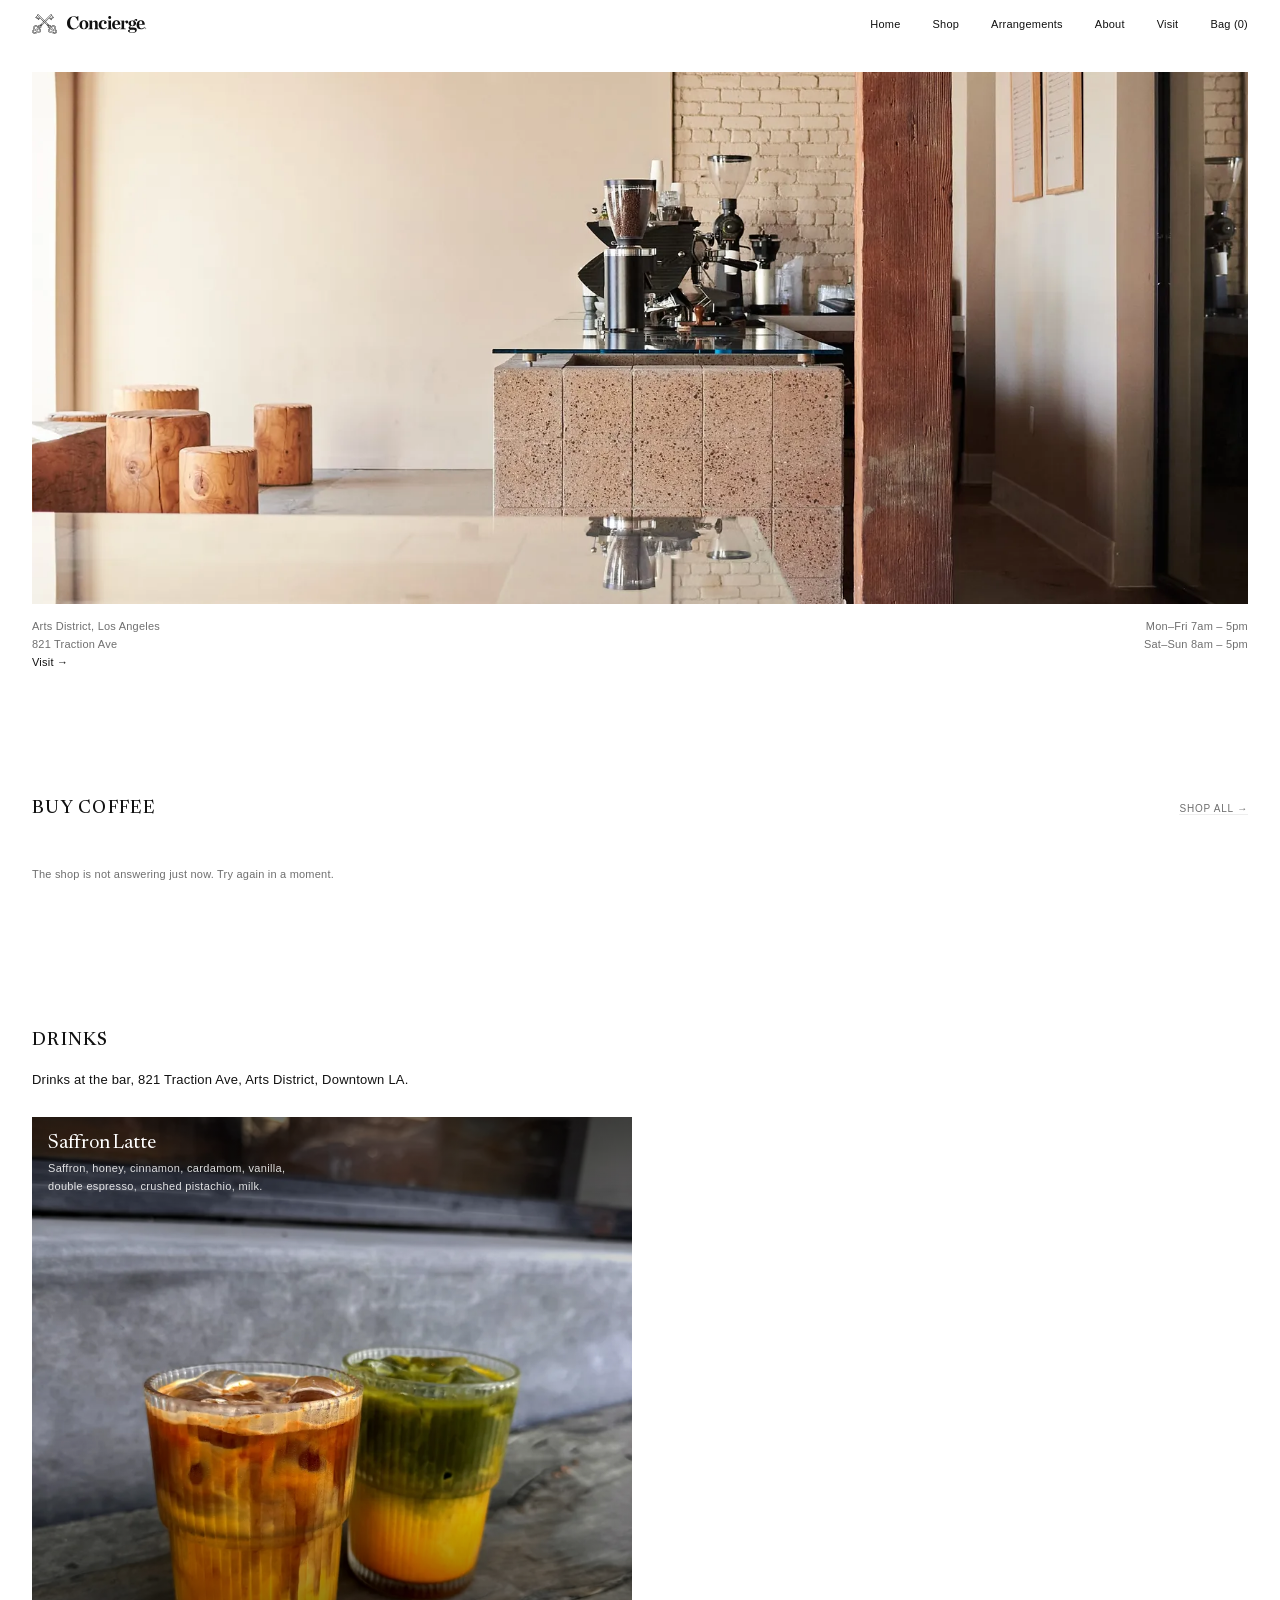
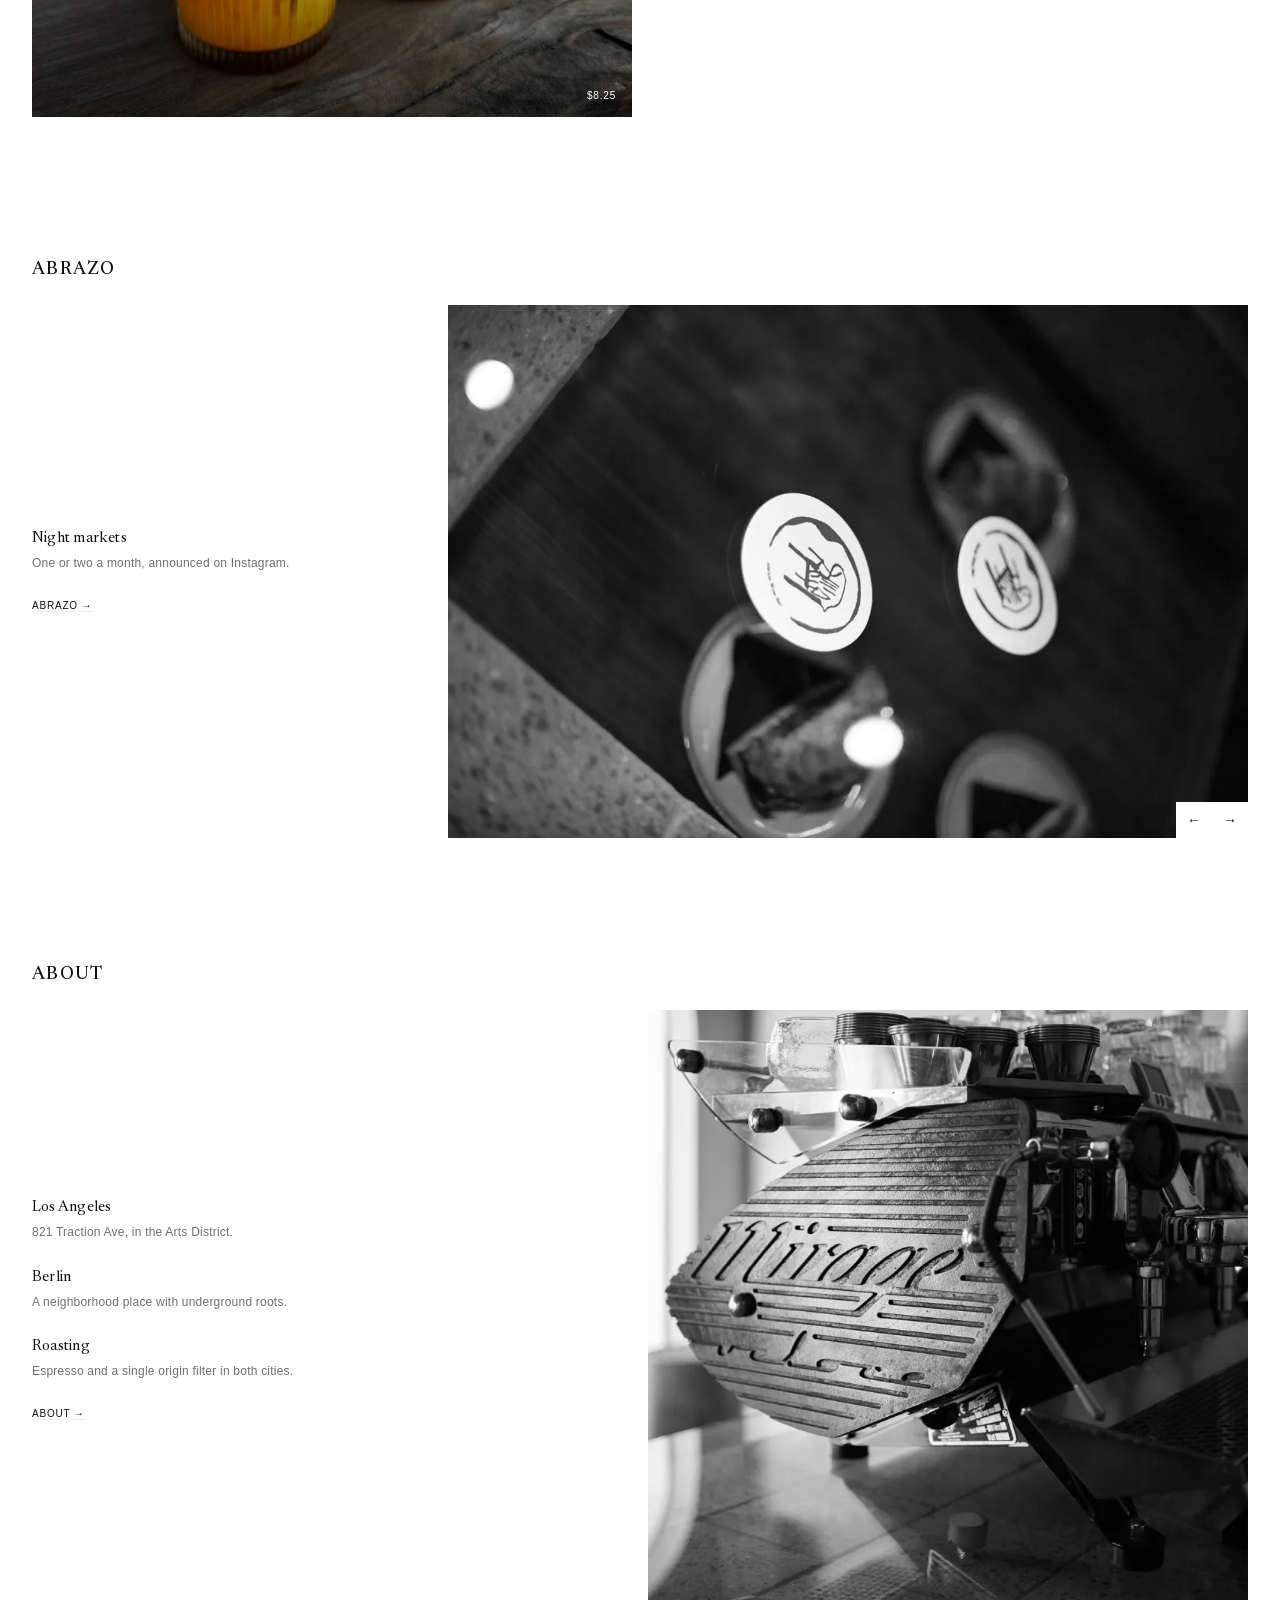
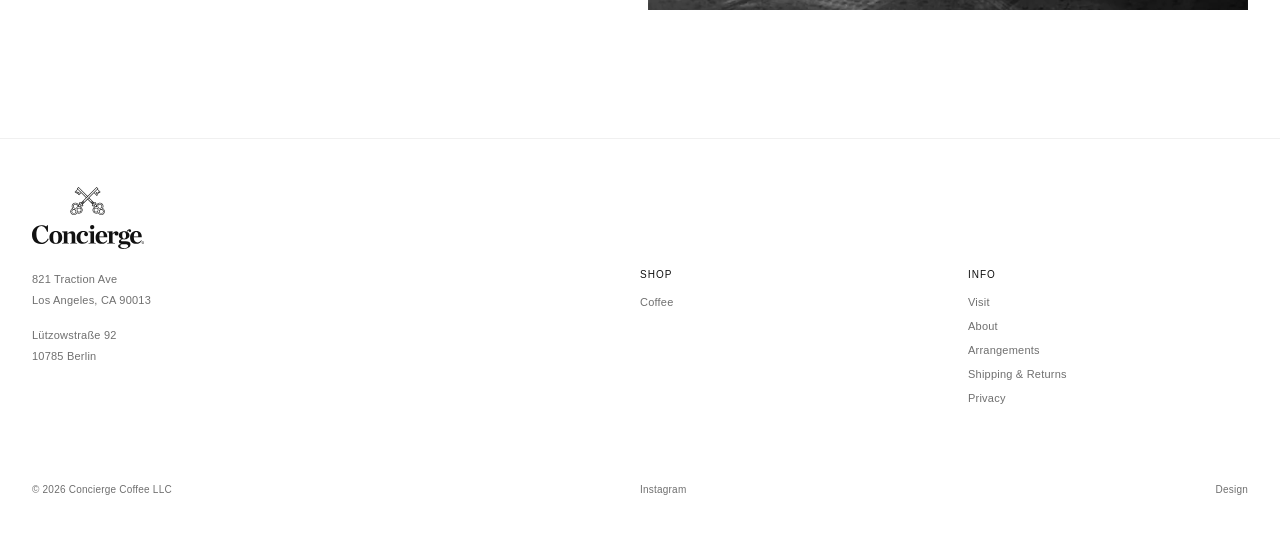
==== commit 8cd89e33: "Cutover to conciergecoffee.com on Cloudflare Pages To merge the day DNS moves; main keeps serving th" ====
--- a/index.html
+++ b/index.html
@@ -8,13 +8,13 @@
 <link rel="preload" href="fonts/newsreader-var.woff2" as="font" type="font/woff2" crossorigin>
 <meta name="description" content="Straight-forward specialty coffee, roasted in Los Angeles and Berlin. Buy coffee, order drinks for pick-up at 821 Traction Ave in the Arts District.">
 <!-- Absolute URLs below point at the preview domain; swap to the real domain at cutover. -->
-<link rel="canonical" href="https://concierge-coffee.accordingtoplan.co/">
+<link rel="canonical" href="https://conciergecoffee.com/">
 <meta property="og:site_name" content="Concierge Coffee">
 <meta property="og:title" content="Concierge Coffee">
 <meta property="og:description" content="Straight-forward specialty coffee, roasted in Los Angeles and Berlin. Buy coffee, order drinks for pick-up at 821 Traction Ave in the Arts District.">
-<meta property="og:url" content="https://concierge-coffee.accordingtoplan.co/">
+<meta property="og:url" content="https://conciergecoffee.com/">
 <meta property="og:type" content="website">
-<meta property="og:image" content="https://concierge-coffee.accordingtoplan.co/images/og.jpg">
+<meta property="og:image" content="https://conciergecoffee.com/images/og.jpg">
 <meta property="og:image:width" content="1200">
 <meta property="og:image:height" content="630">
 <meta name="twitter:card" content="summary_large_image">
--- a/styles.css
+++ b/styles.css
@@ -641,8 +641,10 @@
     margin: -6px 0 var(--head-gap);
     font-size: 13px;
     line-height: 1.6;
-    max-width: 52ch;
-  }
+    /* One line on anything wider than a phone; the 52ch measure it had
+       broke "Downtown LA" onto a second line on desktop. */
+  }
+  @media (min-width: 769px) { .menu-pickup { white-space: nowrap; } }
 
   /* ── DRINK GRID ──
      Four up, every card the same size, the row ending exactly on the section
@@ -1042,6 +1044,9 @@
   .pd-price { font-size: 12px; }
   .pd-desc { font-size: 12px; line-height: 1.9; color: var(--muted); }
   .pd-sizes { font-size: 10px; letter-spacing: 0.08em; text-transform: uppercase; color: var(--muted); }
+  .pd-ship { font-size: 11px; line-height: 1.8; color: var(--muted); max-width: 44ch; }
+  .pd-ship a { border-bottom: 1px solid #eee; transition: border-color 0.15s; }
+  .pd-ship a:hover { border-color: #111; }
   .pd-missing { padding: 60px 0 100px; }
   /* three coffees under the one being read, so the row fills */
   #more-grid { grid-template-columns: repeat(3, 1fr); }
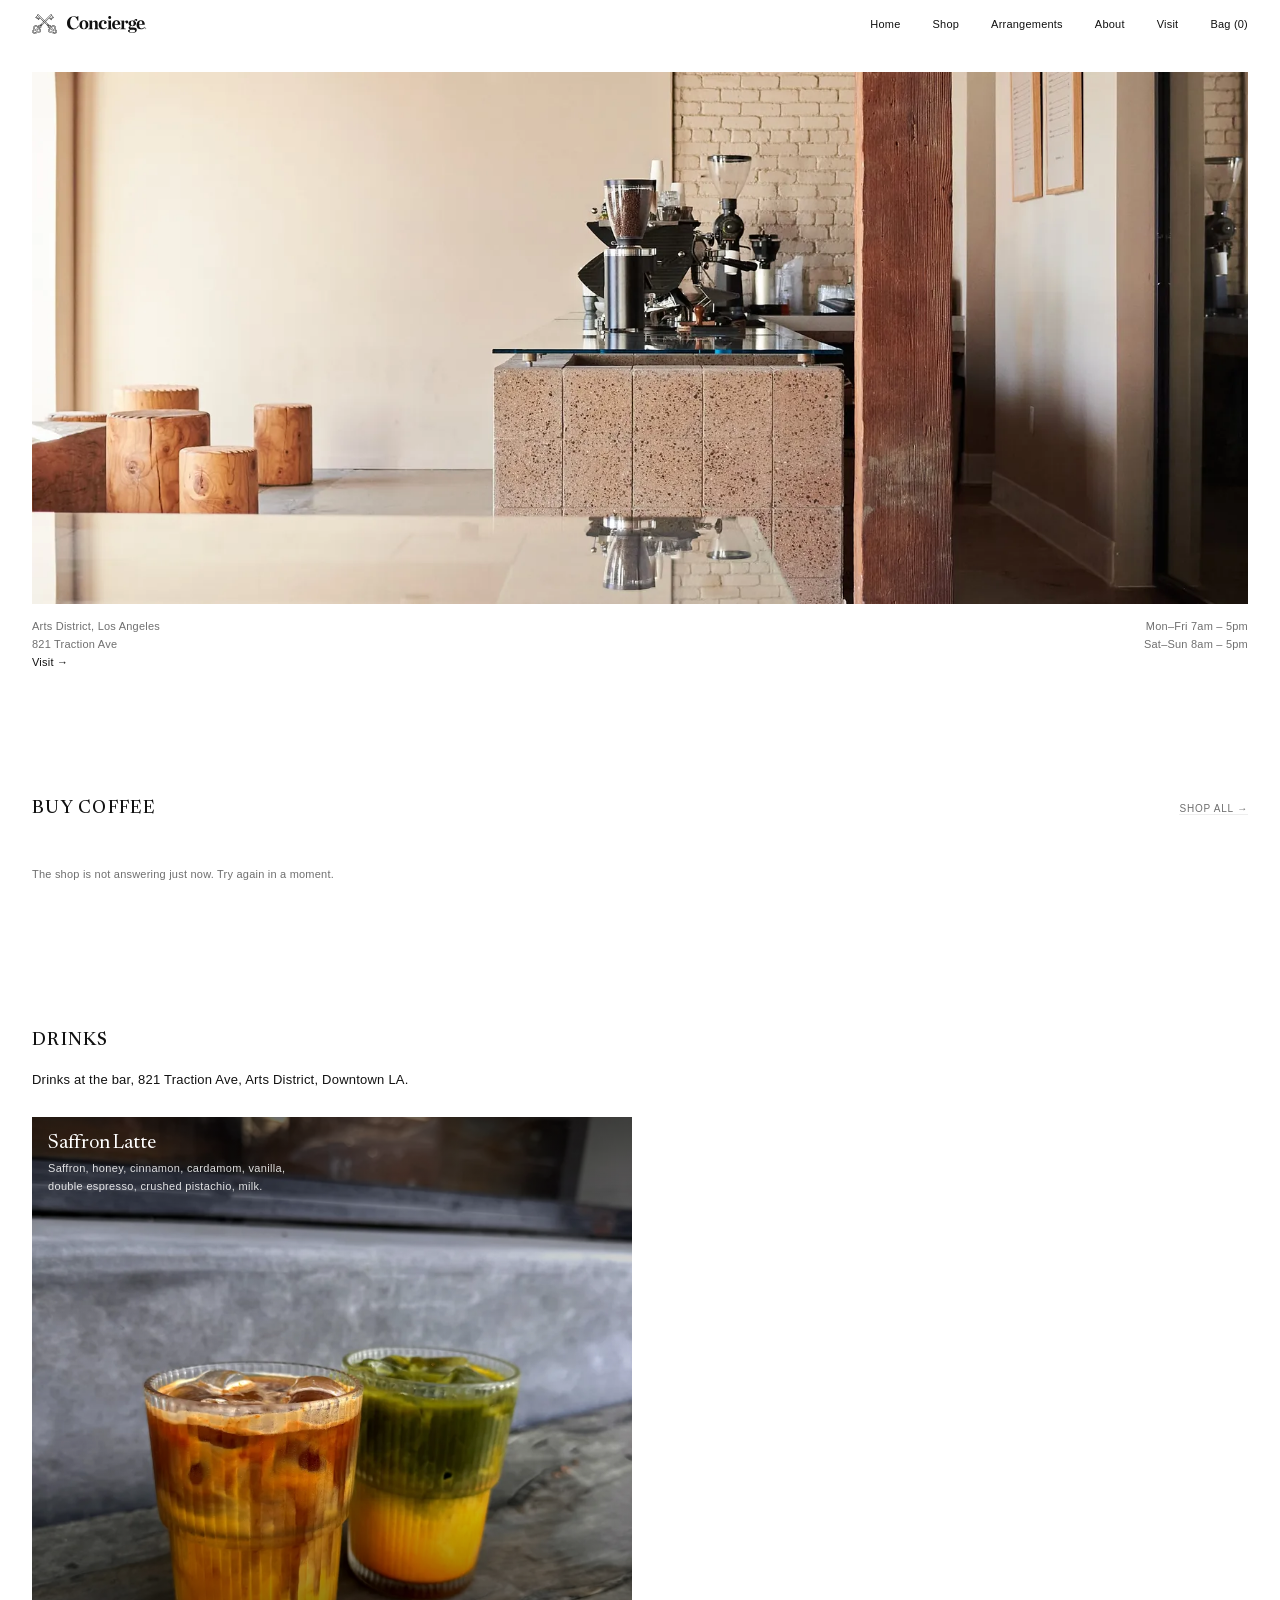
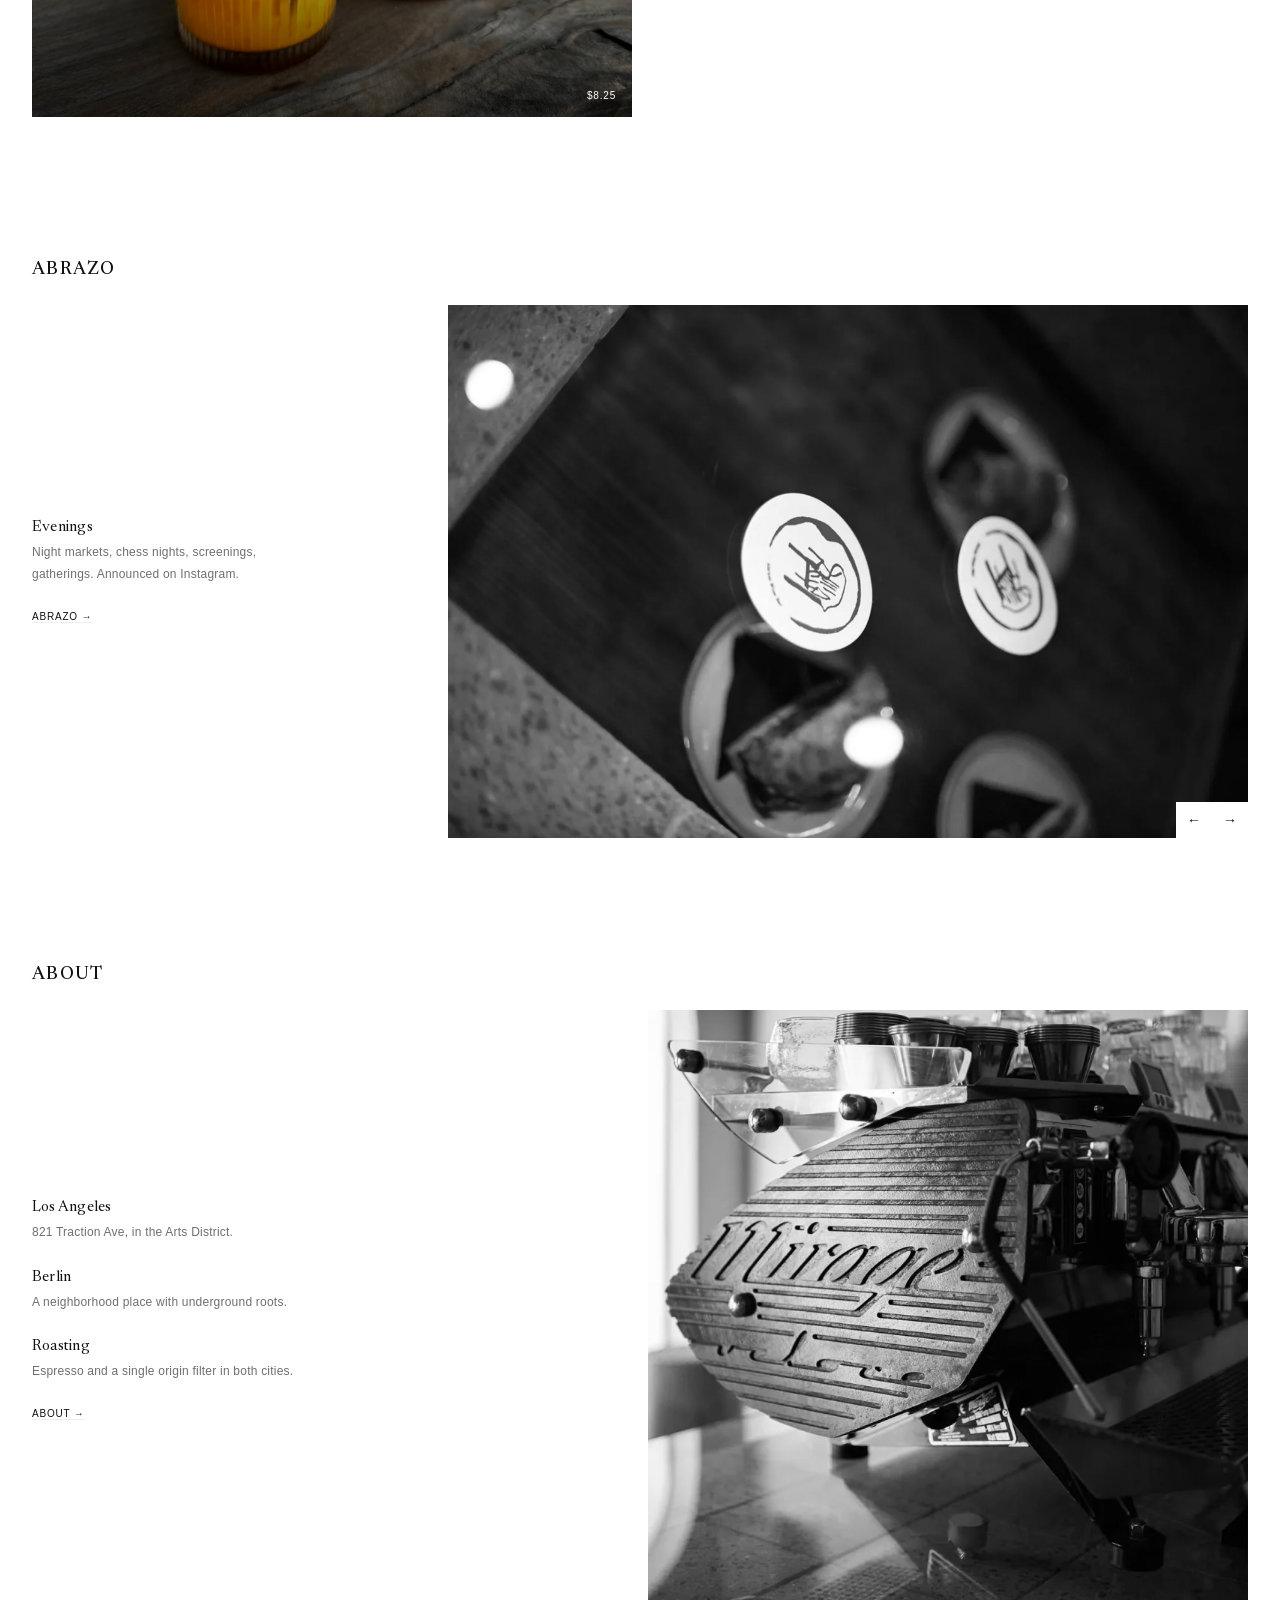
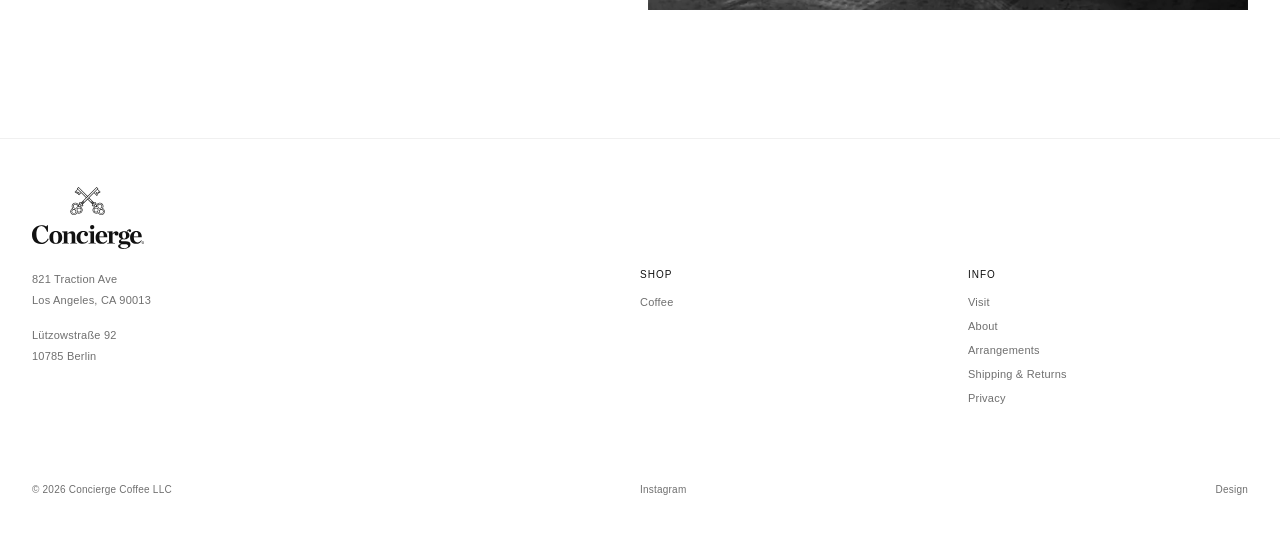
==== commit eb5622c2: "Abrazo broadened, wholesale minimum, shipping numbers on the site Benjamin, 18 Sep: Abrazo stays and" ====
--- a/index.html
+++ b/index.html
@@ -8,13 +8,13 @@
 <link rel="preload" href="fonts/newsreader-var.woff2" as="font" type="font/woff2" crossorigin>
 <meta name="description" content="Straight-forward specialty coffee, roasted in Los Angeles and Berlin. Buy coffee, order drinks for pick-up at 821 Traction Ave in the Arts District.">
 <!-- Absolute URLs below point at the preview domain; swap to the real domain at cutover. -->
-<link rel="canonical" href="https://conciergecoffee.com/">
+<link rel="canonical" href="https://concierge-coffee.accordingtoplan.co/">
 <meta property="og:site_name" content="Concierge Coffee">
 <meta property="og:title" content="Concierge Coffee">
 <meta property="og:description" content="Straight-forward specialty coffee, roasted in Los Angeles and Berlin. Buy coffee, order drinks for pick-up at 821 Traction Ave in the Arts District.">
-<meta property="og:url" content="https://conciergecoffee.com/">
+<meta property="og:url" content="https://concierge-coffee.accordingtoplan.co/">
 <meta property="og:type" content="website">
-<meta property="og:image" content="https://conciergecoffee.com/images/og.jpg">
+<meta property="og:image" content="https://concierge-coffee.accordingtoplan.co/images/og.jpg">
 <meta property="og:image:width" content="1200">
 <meta property="og:image:height" content="630">
 <meta name="twitter:card" content="summary_large_image">
@@ -118,8 +118,8 @@
   <div class="story-split story-split--wide">
     <div class="story-facts">
       <div class="story-fact">
-        <h3 class="story-fact-h">Night markets</h3>
-        <p>One or two a month, announced on Instagram.</p>
+        <h3 class="story-fact-h">Evenings</h3>
+        <p>Night markets, chess nights, screenings, gatherings. Announced on Instagram.</p>
       </div>
       <a class="story-more" href="arrangements.html#abrazo">Abrazo &rarr;</a>
     </div>
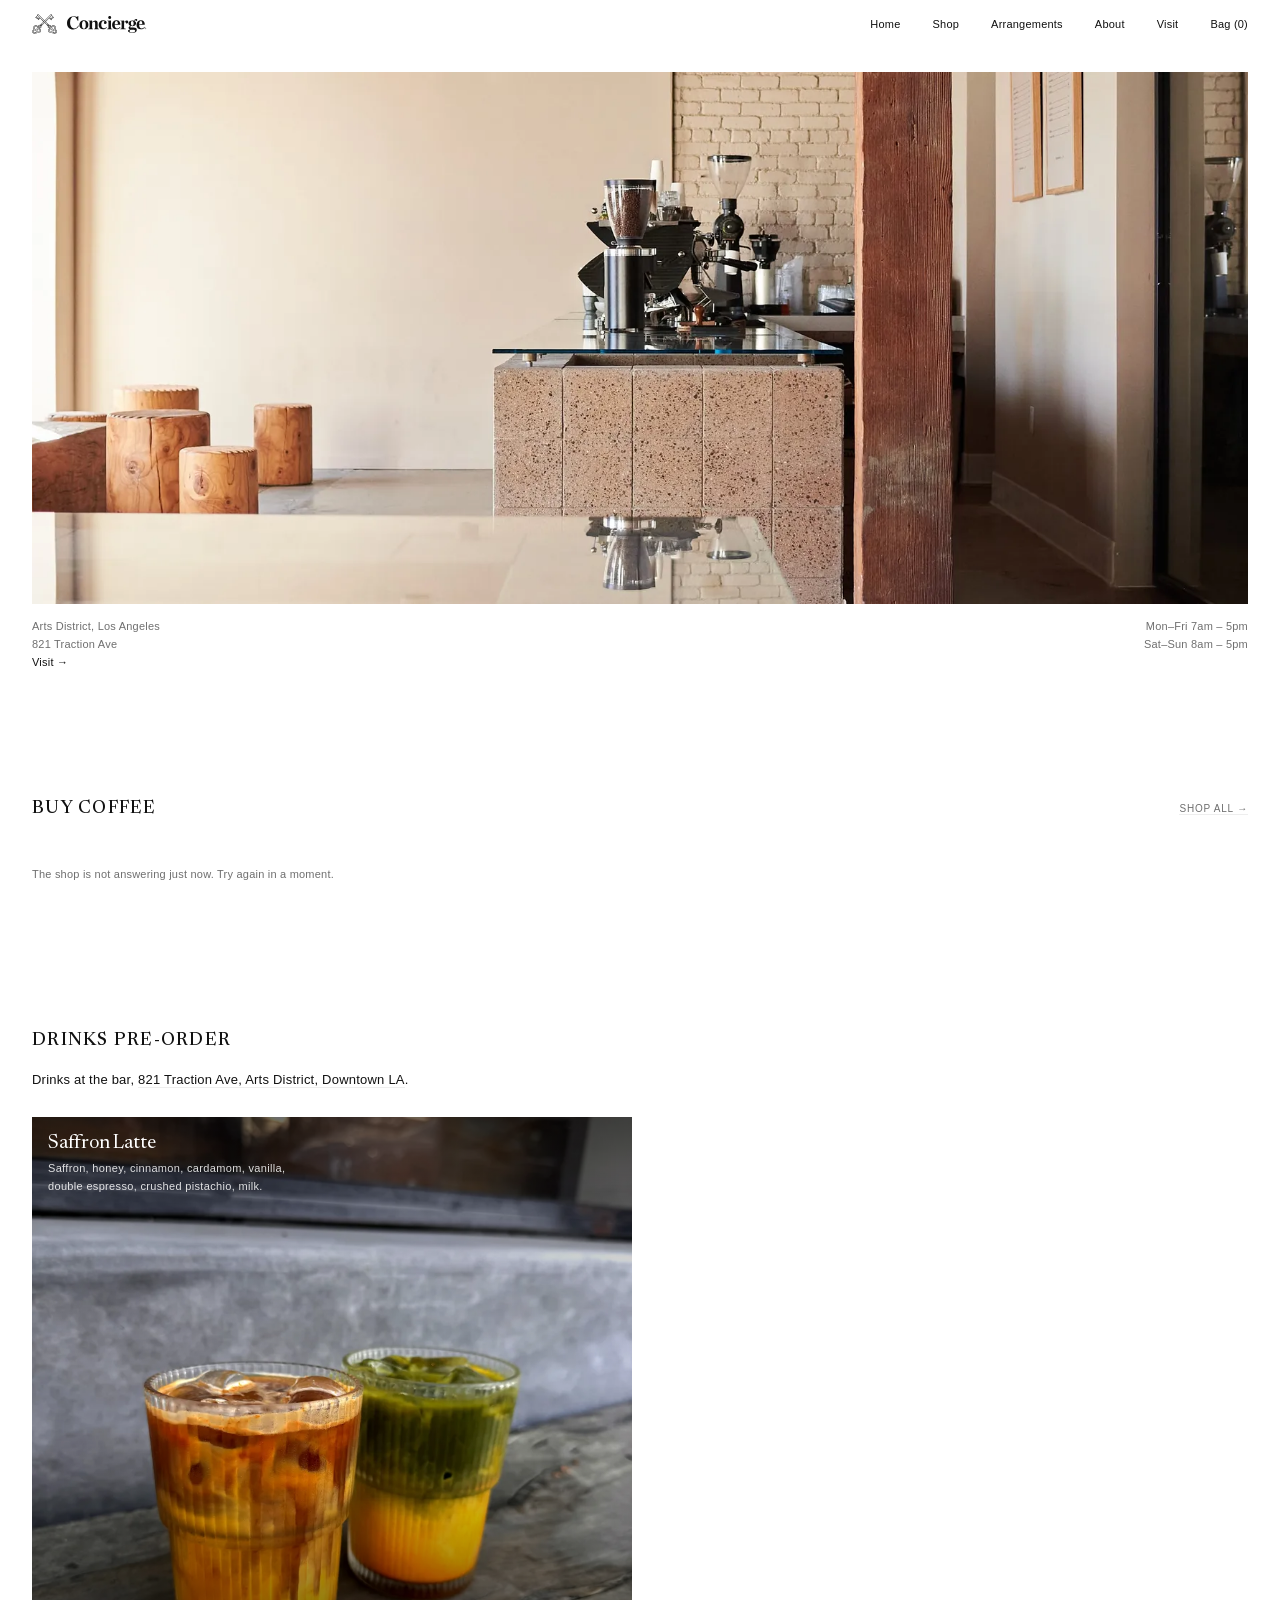
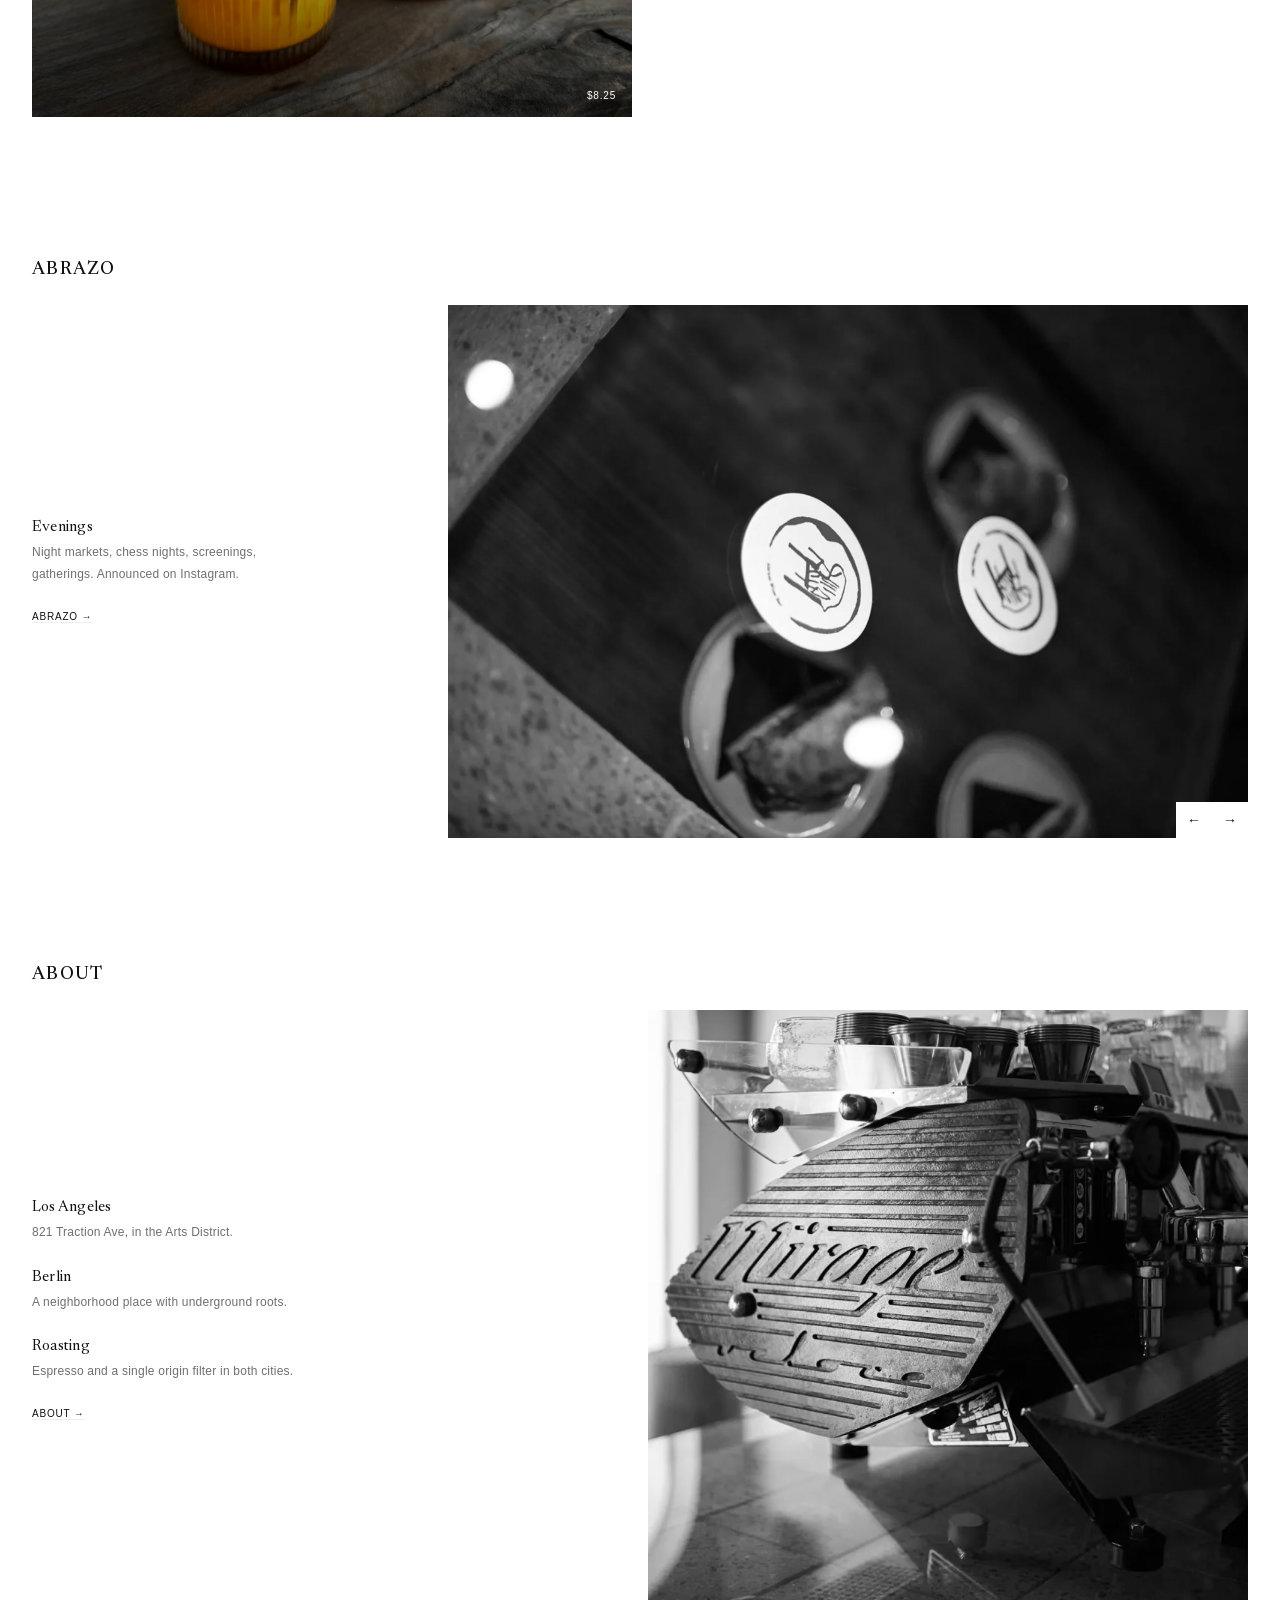
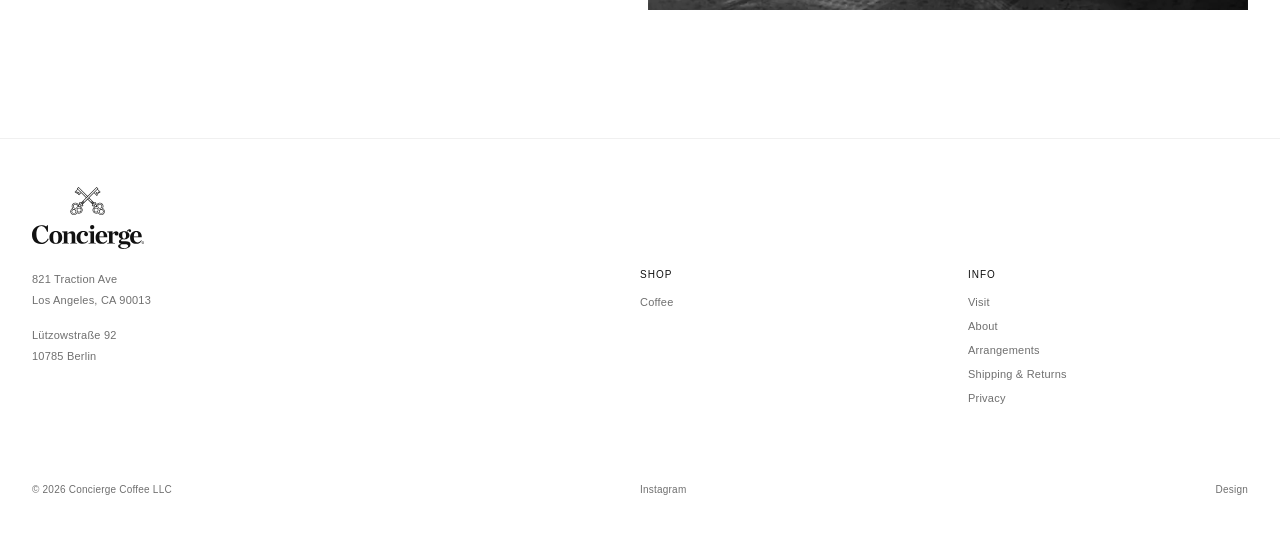
==== commit 6ffc4d5e: "Drinks pre-order: new heading and line, the address linked to Google Maps Co-Authored-By: Claude Fab" ====
--- a/index.html
+++ b/index.html
@@ -8,13 +8,13 @@
 <link rel="preload" href="fonts/newsreader-var.woff2" as="font" type="font/woff2" crossorigin>
 <meta name="description" content="Straight-forward specialty coffee, roasted in Los Angeles and Berlin. Buy coffee, order drinks for pick-up at 821 Traction Ave in the Arts District.">
 <!-- Absolute URLs below point at the preview domain; swap to the real domain at cutover. -->
-<link rel="canonical" href="https://concierge-coffee.accordingtoplan.co/">
+<link rel="canonical" href="https://conciergecoffee.com/">
 <meta property="og:site_name" content="Concierge Coffee">
 <meta property="og:title" content="Concierge Coffee">
 <meta property="og:description" content="Straight-forward specialty coffee, roasted in Los Angeles and Berlin. Buy coffee, order drinks for pick-up at 821 Traction Ave in the Arts District.">
-<meta property="og:url" content="https://concierge-coffee.accordingtoplan.co/">
+<meta property="og:url" content="https://conciergecoffee.com/">
 <meta property="og:type" content="website">
-<meta property="og:image" content="https://concierge-coffee.accordingtoplan.co/images/og.jpg">
+<meta property="og:image" content="https://conciergecoffee.com/images/og.jpg">
 <meta property="og:image:width" content="1200">
 <meta property="og:image:height" content="630">
 <meta name="twitter:card" content="summary_large_image">
@@ -94,11 +94,11 @@
 <!-- MENU -->
 <section class="shop" id="menu">
   <div class="menu-head">
-    <h2 class="shop-title">Drinks</h2>
+    <h2 class="shop-title">Drinks pre-order</h2>
   </div>
   <!-- Rewritten by renderDrinks() while pick-up ordering lives in Square
        Online; this text is the wording for when the site sells drinks again. -->
-  <p class="menu-pickup" id="menu-pickup">Order online, pick up at the bar. 821 Traction Ave, Arts District, Downtown LA.</p>
+  <p class="menu-pickup" id="menu-pickup">Pre-order here, pay online, pick up at <a href="https://maps.app.goo.gl/CeXuHqDg2wRRmApQ6" target="_blank" rel="noopener">821 Traction Ave, Arts District, Downtown LA</a>.</p>
   <!-- The two iced leads. Rendered from Shopify like the shop cards, so name,
        price and button all come from the store; the markup here is only the
        slot. Two columns, in place of the old Specialty of the Month band. -->
@@ -241,7 +241,7 @@
     productByHandle, inStock, barOpen, barOpensAt, storeOffline,
     productHref, DRINKS_ORDERABLE, hasPhoto, menuStub, srcsetAttr,
   } from './shopify.js';
-  import { ORDER_URL } from './layout.js';
+  import { ORDER_URL, PICKUP_ORDERING } from './layout.js';
 
   /* The drinks, leads and grid alike, rendered from Shopify in the shop
      card language. The handle lists are the only layout decision the page
@@ -266,11 +266,9 @@
     const vs = variants(p).filter(v => !DRINKS_ORDERABLE || v.availableForSale);
     const price = formatPrice(Math.min(...vs.map(v => Number(v.price.amount))));
     const closed = !barOpen();
-    const cta = closed ? `Closed · ${barOpensAt()}`
-      : vs.length > 1 ? `Order for Pick-up · from ${price}` : `Order for Pick-up · ${price}`;
-    /* The short form for a two-up phone card; same meaning, less width. */
-    const ctaTight = closed ? `Closed · ${barOpensAt()}`
-      : vs.length > 1 ? `Pick-up · from ${price}` : `Pick-up · ${price}`;
+    /* The price is on the card's foot; the button says what it does. */
+    const cta = closed ? `Closed · ${barOpensAt()}` : 'Order for pick-up';
+    const ctaTight = cta;
     const sizes = productSizes(p).join(' / ');
     /* The ingredient line is the Shopify description with the pick-up
        sentence taken off; one source for what is in the glass. */
@@ -330,12 +328,23 @@
        there once order.conciergecoffee.com exists, and until then say
        where the bar is. The markup keeps the wording for selling again. */
     document.getElementById('menu-pickup').innerHTML = ORDER_URL
-      ? `<a href="${esc(ORDER_URL)}" target="_blank" rel="noopener">Order ahead for pick-up</a>. 821 Traction Ave, Arts District, Downtown LA.`
-      : 'Drinks at the bar, 821 Traction Ave, Arts District, Downtown LA.';
+      ? `<a href="${esc(ORDER_URL)}" target="_blank" rel="noopener">Pre-order for pick-up</a> at <a href="https://maps.app.goo.gl/CeXuHqDg2wRRmApQ6" target="_blank" rel="noopener">821 Traction Ave, Arts District, Downtown LA</a>.`
+      : 'Drinks at the bar, <a href="https://maps.app.goo.gl/CeXuHqDg2wRRmApQ6" target="_blank" rel="noopener">821 Traction Ave, Arts District, Downtown LA</a>.';
     document.getElementById('menu').hidden = !photos.length;
   }
 
-  function renderDrinks() {
+  async function renderDrinks() {
+    /* Pick-up through Square: the menu and the bag come from order.js.
+       Anything wrong (no function on this host, Square down), and the
+       four photographs stand in. */
+    if (PICKUP_ORDERING) {
+      try {
+        const mod = await import('./order.js');
+        await mod.loadMenu();
+        mod.renderPickupMenu();
+        return;
+      } catch (e) { console.warn('pick-up ordering unavailable:', e.message); }
+    }
     if (!DRINKS_ORDERABLE) { renderMenu(); return; }
     const fill = (id, handles) => {
       document.getElementById(id).innerHTML = handles
@@ -371,14 +380,11 @@
       const sellable = only ? only.availableForSale : vs.some(v => v.availableForSale);
       // One size adds straight to the bag. More than one has to be chosen, so
       // the button opens the quick add panel instead of guessing.
-      const cta = !sellable ? 'Sold out'
-                : only ? `Buy ${esc(name)} \u2014 ${price}`
-                : `Choose size \u2014 from ${price}`;
-      // The short form for a two-up phone card. Same meaning, no product name:
-      // the name is already set across the top of the same card.
-      const ctaTight = !sellable ? 'Sold out'
-                     : only ? `Buy \u00b7 ${price}`
-                     : 'Choose size';
+      // The name and the price are on the card already; the button says
+      // only what it does (Frederik, 23 Sep).
+      const cta = !sellable ? 'Sold out' : only ? 'Add to Cart' : 'Choose size';
+      const ctaTight = cta;
+      const label = !sellable ? `${esc(name)}: sold out` : only ? `Add ${esc(name)} to cart` : `Choose a size for ${esc(name)}`;
       const action = only ? `addToCartHandler('${only.id}')` : `openProduct('${p.id}')`;
 
       return `
@@ -395,7 +401,7 @@
                   <span>${esc(sizes.join(' / '))}</span>
                   <span>${price}</span>
                 </div>
-                <button class="card-cta" ${sellable ? '' : 'disabled'} aria-label="${cta}"
+                <button class="card-cta" ${sellable ? '' : 'disabled'} aria-label="${label}"
                   onclick="event.stopPropagation(); ${sellable ? action : ''}"><span class="cta-full" aria-hidden="true">${cta}</span><span class="cta-tight" aria-hidden="true">${ctaTight}</span></button>
               </div>
             </div>
--- a/styles.css
+++ b/styles.css
@@ -674,7 +674,21 @@
   @media (max-width: 480px) {
     .menu-lead { grid-template-columns: 1fr; }
   }
-  .drink-card:hover .card-cta { opacity: 1; transform: translateY(0); pointer-events: auto; }
+  /* The card button is there at rest, quietly: white text and a hairline
+     on the photograph, no fill. The hover fills it white. Frederik, 23 Sep:
+     a visitor should see that a drink or a coffee can be ordered without
+     having to find the hover. Drinks first, the coffee cards the same day. */
+  .drink-card .card-cta, .shop-card .card-cta {
+    opacity: 1; transform: none; pointer-events: auto;
+    padding: 10px 12px;
+    border: 1px solid rgba(255,255,255,0.7);
+    background: transparent;
+    color: #fff;
+    transition: background 0.2s ease, color 0.2s ease, border-color 0.2s ease;
+  }
+  .drink-card:hover .card-cta, .drink-card .card-cta:hover,
+  .shop-card:hover .card-cta, .shop-card .card-cta:hover { background: #fff; color: #111; border-color: #fff; }
+  .drink-card .card-cta:disabled, .shop-card .card-cta:disabled { background: transparent; color: rgba(255,255,255,0.7); border-color: rgba(255,255,255,0.35); }
   /* ── MENU MODE ──
      Pick-up ordering lives in Square Online (11 Sep 2026), so the drinks
      read as a menu: the four photographed drinks make a row, as many
@@ -686,6 +700,68 @@
   .menu-pickup a { border-bottom: 1px solid #eee; transition: border-color 0.15s; }
   .menu-pickup a:hover { border-color: #111; }
   .menu-lead.menu-lead--photos { grid-template-columns: repeat(2, 1fr); }
+  /* With ordering on, each lead carries a name, the ingredient line, a size,
+     a price and a button. Two up on a phone that was a 173px square with the
+     text over the drink; one up it reads. Supersedes the two-column-at-every-
+     width call of 11 Sep for phones (23 Sep). */
+  @media (max-width: 480px) {
+    .menu-lead.menu-lead--photos { grid-template-columns: 1fr; }
+  }
+
+  /* ── PICK-UP ORDERING (order.js) ──
+     The list under the photographs, in sections, each drink with a price
+     and an Order button; the panel and the bag borrow the quick add and
+     drawer classes. Doubled selectors on purpose against the .menu-grid
+     breakpoints later in the file. */
+  .menu-grid.menu-grid--list { display: block; }
+  .menu-sec { margin-top: 32px; }
+  .menu-sec-h { font-family: var(--serif); font-size: 15px; font-weight: 400; margin-bottom: 4px; }
+  .menu-row { display: flex; justify-content: space-between; align-items: center; gap: 18px; padding: 12px 0; border-bottom: 1px solid #eee; }
+  .menu-row-name { font-family: var(--serif); font-size: 17px; font-weight: 400; line-height: 1.2; }
+  .menu-row-ing { margin-top: 3px; font-size: 11px; line-height: 1.6; color: var(--muted); max-width: 40ch; }
+  .menu-row-right { display: flex; align-items: center; gap: 16px; white-space: nowrap; }
+  .menu-row-price { display: flex; flex-direction: column; align-items: flex-end; gap: 2px; font-size: 10px; letter-spacing: 0.08em; text-transform: uppercase; }
+  .menu-row-add { padding: 9px 14px; border: 1px solid #111; background: #fff; color: #111; font: inherit; font-size: 10px; letter-spacing: 0.08em; text-transform: uppercase; cursor: pointer; transition: background 0.15s, color 0.15s; }
+  .menu-row-add:hover { background: #111; color: #fff; }
+  .menu-row-add:disabled { border-color: #ddd; color: var(--muted); cursor: default; }
+  .menu-bag-link { display: inline-block; margin-left: 12px; padding: 0; border: 0; border-bottom: 1px solid #111; background: none; font: inherit; color: #111; cursor: pointer; }
+  /* On a phone the link always wraps to its own line, where the 12px read as
+     a stray indent. */
+  @media (max-width: 480px) { .menu-bag-link { display: block; width: max-content; margin: 6px 0 0; } }
+  .po-many { border: 0; padding: 0; margin: 0; min-width: 0; }
+  .po-many .qa-lbl { display: block; margin-bottom: 4px; }
+  .po-opt { display: flex; align-items: center; gap: 10px; padding: 9px 0; border-bottom: 1px solid #eee; font-size: 11px; cursor: pointer; }
+  .po-opt input { margin: 0; accent-color: #111; }
+  .po-opt-price { margin-left: auto; color: var(--muted); font-size: 10px; letter-spacing: 0.04em; }
+  .pb-form { display: flex; flex-direction: column; gap: 14px; }
+  .pb-form .cart-footer { margin-top: 6px; }
+  .pb-note { font-size: 10px; line-height: 1.6; color: var(--muted); margin: 8px 0 12px; }
+  .pb-error { font-size: 11px; line-height: 1.6; color: #111; }
+  .ci--pickup { grid-template-columns: 1fr auto; }
+  @media (max-width: 640px) {
+    .menu-row-right { flex-direction: column; align-items: flex-end; gap: 8px; }
+  }
+  /* The short list as tiles: four across, two on a tablet and a phone, no
+     rules between them. Each is the name with a small line-drawn cup to its
+     right, its ingredients, size and price, then the button the width of
+     the column.
+     Doubled selector on purpose against the .menu-grid breakpoints later
+     in the file. The ingredient line takes the slack so every button in a
+     row sits on the same line. */
+  .menu-grid.menu-grid--tiles { display: grid; grid-template-columns: repeat(4, 1fr); gap: 40px var(--card-gap); margin-top: 28px; }
+  /* The second pair of photographs, under the grid. */
+  .menu-lead--tail { margin-top: 40px; margin-bottom: 0; }
+  .menu-tile { display: flex; flex-direction: column; }
+  /* Name left, the drawing right on the same line, its rim level with the
+     name's cap height; all vessels stand on one baseline in the box, so a
+     tall glass rises above a short cup rather than dropping below it. */
+  .menu-tile-head { display: flex; justify-content: space-between; align-items: flex-end; gap: 12px; }
+  .menu-art { display: block; flex: none; width: 40px; height: 40px; margin: -20px -6px -4px 0; }
+  .menu-tile .menu-row-ing { flex: 1; margin-top: 4px; max-width: none; }
+  .menu-tile .menu-row-price { align-items: flex-start; margin: 14px 0 10px; }
+  .menu-tile .menu-row-add { width: 100%; padding: 12px 8px; }
+  @media (max-width: 768px) { .menu-grid.menu-grid--tiles { grid-template-columns: repeat(2, 1fr); gap: 32px var(--card-gap); } }
+  @media (max-width: 480px) { .menu-grid.menu-grid--tiles { gap: 28px var(--card-gap); } }
   .drink-ing {
     margin-top: 6px;
     font-size: 11px;
@@ -795,6 +871,11 @@
     .pdp-overlay { padding: 12px; }
     .qa-modal { max-width: 460px; }
     .cart-drawer { width: 100%; right: -100%; padding: 24px 16px; }
+    /* On a phone the drawer scrolls as one piece. The desktop drawer pins its
+       footer and scrolls the item list, which on a short screen, or with the
+       keyboard up, crushed the list to nothing under the pick-up form. */
+    .cart-drawer { overflow-y: auto; }
+    .cart-items { flex: 1 0 auto; overflow: visible; padding-bottom: 24px; }
     footer { padding-top: 36px; gap: 28px; }
     .ft-copy { flex-direction: column; gap: 8px; padding-top: 24px; }
   }
@@ -919,6 +1000,7 @@
      invisible behind the packshot. */
   @media (hover: none) {
     .card-cta { opacity: 1; transform: none; pointer-events: auto; min-height: 44px; }
+    .menu-row-add { min-height: 44px; }
     .shop-card .card-alt { display: none; }
 
     /* A footer link was a 24x12 target. A thumb needs 44px, and that is a
@@ -942,6 +1024,10 @@
     .cart-close { padding: 12px; margin: -12px; }
     .abrazo-arrows button { width: 44px; height: 44px; }
     .qa-back, .qa-details { display: inline-block; padding: 12px 0; margin: -12px 0; }
+    /* The 44px close sits 4px in from the modal's edge; Details ends at the
+       panel's 16px padding and was 32px under it, so a tap on Details closed
+       the panel. The right margin keeps the link clear of the button. */
+    .qa-details { margin-right: 40px; }
     .ci-remove { display: inline-block; padding: 12px 0; margin: -6px 0 -12px; }
   }
 
@@ -1214,3 +1300,11 @@
     .card-meta, .sp-foot, .ft-h, .ft-copy, .qa-lbl, .pd-crumb, .pd-sizes,
     .head-link, .qa-back, .detail-lbl, .ci-sub, .ci-remove { font-size: 11px; }
   }
+
+  /* Form controls, last in the file on purpose, after the .ws-in rule they
+     override. iPhone Safari zooms the page when a field under 16px takes
+     focus and does not zoom back, so on a touch screen every select and
+     input comes up to 16px; the labels around them keep the 11px register. */
+  @media (hover: none) {
+    .qa-sel, .ws-in { font-size: 16px; }
+  }
